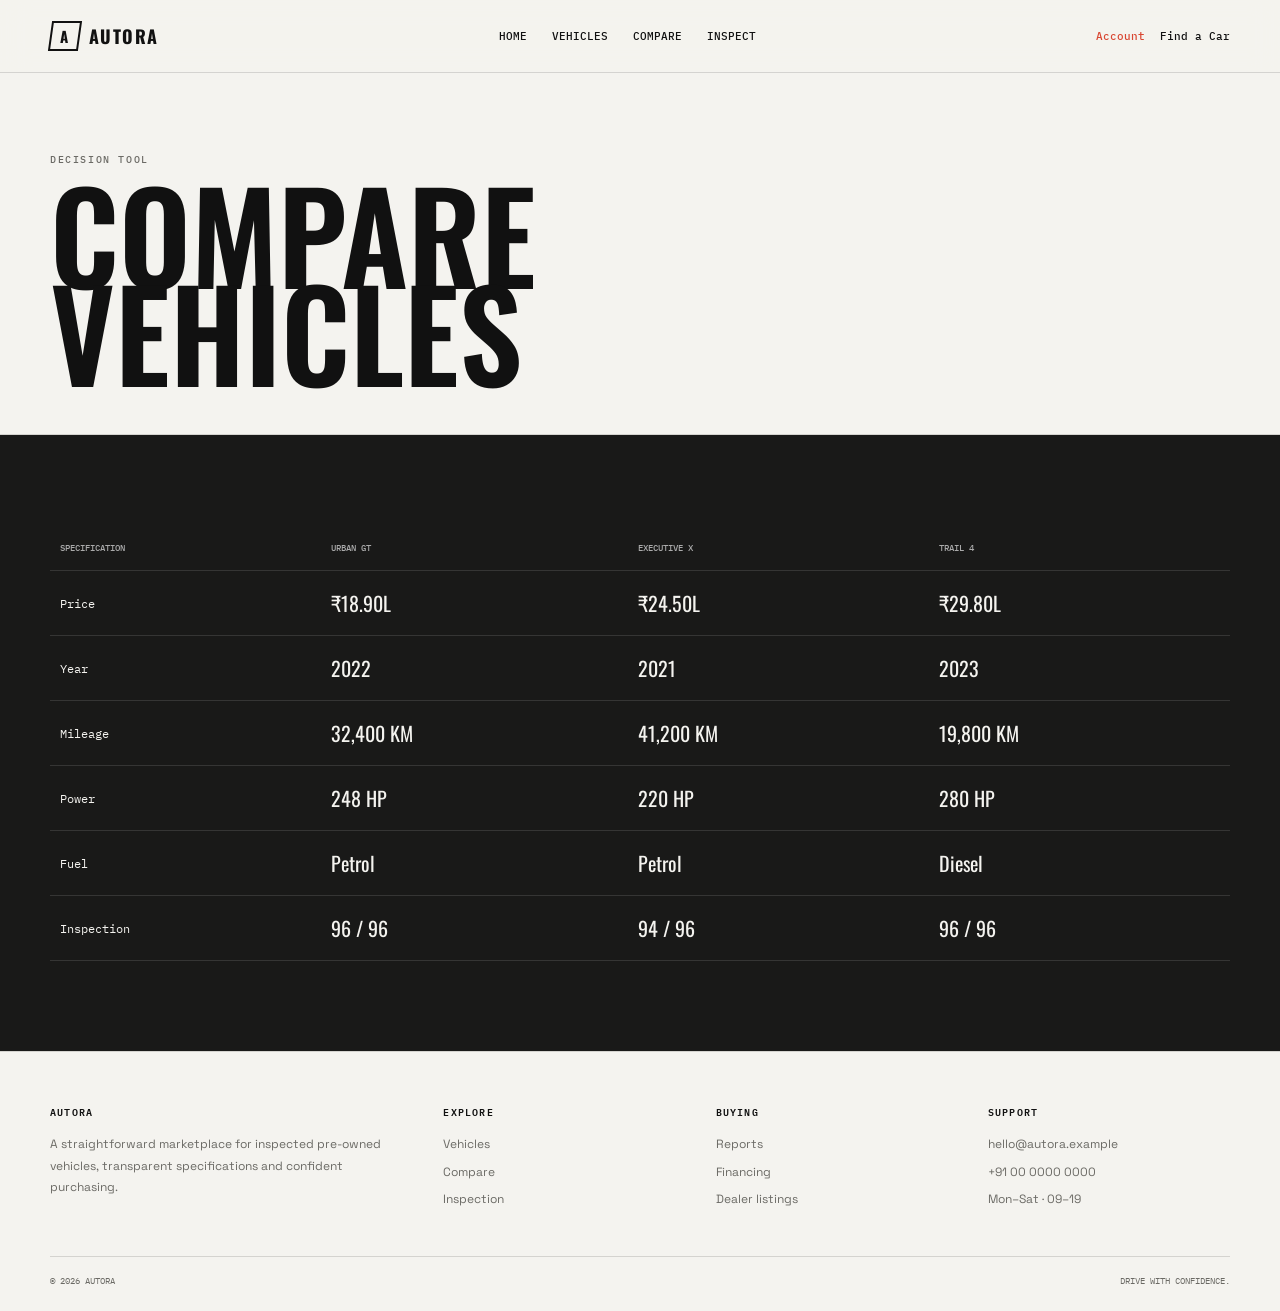
==== compare.html @ fddf258e "firstcreation" ====
<!doctype html><html lang="en"><head><meta charset="utf-8"><meta name="viewport" content="width=device-width,initial-scale=1"><title>Compare — AUTORA</title><link rel="stylesheet" href="assets/css/style.css"><link rel="stylesheet" href="assets/css/dark-mode.css"></head><body><header><div class="container nav"><a class="logo" href="index.html"><span class="mark"><span>A</span></span>AUTORA</a><nav class="menu"><a href="index.html">Home</a><a href="vehicles.html">Vehicles</a><a href="compare.html">Compare</a><a href="inspection.html">Inspect</a></nav><div class="actions"><a class="account" href="login.html">Account</a><a href="vehicles.html">Find a Car</a></div></div></header><main><section class="page-hero"><div class="container"><div class="eyebrow">Decision tool</div><h1>COMPARE<br>VEHICLES</h1></div></section><section class="section compare"><div class="container"><table><thead><tr><th>Specification</th><th>Urban GT</th><th>Executive X</th><th>Trail 4</th></tr></thead><tbody><tr><td>Price</td><td>₹18.90L</td><td>₹24.50L</td><td>₹29.80L</td></tr><tr><td>Year</td><td>2022</td><td>2021</td><td>2023</td></tr><tr><td>Mileage</td><td>32,400 KM</td><td>41,200 KM</td><td>19,800 KM</td></tr><tr><td>Power</td><td>248 HP</td><td>220 HP</td><td>280 HP</td></tr><tr><td>Fuel</td><td>Petrol</td><td>Petrol</td><td>Diesel</td></tr><tr><td>Inspection</td><td>96 / 96</td><td>94 / 96</td><td>96 / 96</td></tr></tbody></table></div></section></main><footer><div class="container footer-grid"><div><div class="footer-title">AUTORA</div><div class="footer-copy">A straightforward marketplace for inspected pre-owned vehicles, transparent specifications and confident purchasing.</div></div><div><div class="footer-title">Explore</div><div class="footer-links"><a href="vehicles.html">Vehicles</a><a href="compare.html">Compare</a><a href="inspection.html">Inspection</a></div></div><div><div class="footer-title">Buying</div><div class="footer-links"><a href="inspection.html">Reports</a><a href="vehicles.html">Financing</a><a href="vehicles.html">Dealer listings</a></div></div><div><div class="footer-title">Support</div><div class="footer-links"><a href="mailto:hello@autora.example">hello@autora.example</a><a href="tel:+910000000000">+91 00 0000 0000</a><span>Mon–Sat · 09–19</span></div></div></div><div class="container copyright"><span>© 2026 AUTORA</span><span>DRIVE WITH CONFIDENCE.</span></div></footer><script src="assets/js/main.js"></script></body></html>
---- assets/css/style.css ----
@import url('https://fonts.googleapis.com/css2?family=Oswald:wght@400;500;600;700&family=Space+Grotesk:wght@400;500;600;700&family=IBM+Plex+Mono:wght@400;500&display=swap');
:root{--bg:#f4f3ef;--ink:#111;--muted:#6b6a65;--red:#d94732;--panel:#e5e4df;--line:rgba(17,17,17,.14);--display:"Oswald",sans-serif;--body:"Space Grotesk",sans-serif;--mono:"IBM Plex Mono",monospace}
*{box-sizing:border-box}html{scroll-behavior:smooth}body{margin:0;background:var(--bg);color:var(--ink);font-family:var(--body)}a{color:inherit;text-decoration:none}.container{width:min(1180px,calc(100% - 40px));margin:auto}
header{position:sticky;top:0;z-index:30;background:rgba(244,243,239,.94);backdrop-filter:blur(14px);border-bottom:1px solid var(--line)}.nav{height:72px;display:flex;align-items:center;justify-content:space-between}.logo{display:flex;align-items:center;gap:9px;font:700 18px var(--display);letter-spacing:.08em}.mark{width:30px;height:30px;border:2px solid var(--ink);display:grid;place-items:center;transform:skew(-8deg)}.mark span{transform:skew(8deg);font-size:15px}.menu{display:flex;gap:25px;font:500 11px var(--mono);text-transform:uppercase}.menu a{position:relative}.menu a:after{content:"";position:absolute;left:0;bottom:-9px;width:0;height:2px;background:var(--red);transition:.3s}.menu a:hover:after{width:100%}.actions{display:flex;gap:15px;font:500 11px var(--mono)}.account{color:var(--red)}
.hero{min-height:calc(100vh - 72px);position:relative;display:grid;align-items:end;overflow:hidden;background:#20201e}.hero-copy{position:relative;z-index:2;color:#f4f3ef;padding:0 0 70px;max-width:620px}.eyebrow{font:500 10px var(--mono);letter-spacing:.16em;text-transform:uppercase;color:var(--muted)}.hero .eyebrow{color:#c8c6c0}.hero h1{font:700 clamp(76px,12vw,170px) var(--display);line-height:.78;text-transform:uppercase;margin:22px 0;letter-spacing:-.035em}.hero h1 span{color:var(--red)}.lead{max-width:520px;color:#c8c6c0;line-height:1.7;font-size:14px}.hero-car{position:absolute;inset:0;background:linear-gradient(135deg,#363632 0%,#181817 48%,#484743 100%)}.car-shape{position:absolute;right:8%;bottom:14%;width:min(720px,62vw);height:220px;border-radius:55% 45% 20% 20%;background:linear-gradient(160deg,#777773,#272725 62%,#111);box-shadow:0 35px 55px #0008;transform:skewX(-10deg);animation:driveIn 1.2s ease-out both}.car-shape:before{content:"";position:absolute;left:18%;top:-75px;width:48%;height:100px;background:linear-gradient(150deg,#555550,#181817);clip-path:polygon(18% 100%,35% 0,80% 10%,100% 100%)}.car-shape:after{content:"";position:absolute;left:10%;right:10%;bottom:-32px;height:65px;border-radius:50%;border:16px solid #0a0a0a;box-shadow:500px 0 0 -16px #0a0a0a}.scan{position:absolute;inset:0;background:linear-gradient(90deg,transparent 0%,rgba(217,71,50,.18) 50%,transparent 100%);transform:translateX(-100%);animation:scan 5s infinite}
@keyframes driveIn{from{transform:translateX(180px) skewX(-10deg);opacity:0}to{transform:translateX(0) skewX(-10deg);opacity:1}}@keyframes scan{55%,100%{transform:translateX(100%)}}@keyframes rise{from{opacity:0;transform:translateY(25px)}to{opacity:1;transform:none}}
.reveal{animation:rise .8s both}.d1{animation-delay:.12s}.d2{animation-delay:.24s}
.btn{display:inline-flex;align-items:center;justify-content:center;gap:12px;min-height:48px;padding:0 20px;border:1px solid var(--ink);font:600 10px var(--mono);text-transform:uppercase;letter-spacing:.08em;transition:.3s}.btn.primary{background:var(--red);border-color:var(--red);color:#fff}.btn:hover{transform:translateY(-2px)}
.hero .btn{border-color:#f4f3ef}.hero .btn:not(.primary){color:#f4f3ef}
.section{padding:90px 0}.section-head{display:flex;justify-content:space-between;align-items:end;margin-bottom:35px}.section-head h2{font:600 clamp(45px,6vw,75px) var(--display);line-height:.85;text-transform:uppercase;margin:0}.link{font:600 10px var(--mono);text-transform:uppercase;border-bottom:2px solid var(--red);padding-bottom:5px}
.stats{display:grid;grid-template-columns:repeat(4,1fr);border-top:1px solid var(--line);border-bottom:1px solid var(--line)}.stat{padding:28px 20px;border-right:1px solid var(--line)}.stat:last-child{border:0}.stat strong{display:block;font:600 45px var(--display)}.stat span{font:500 9px var(--mono);text-transform:uppercase;color:var(--muted)}
.vehicle-grid{display:grid;grid-template-columns:repeat(3,1fr);gap:16px}.vehicle{background:#fff;border:1px solid var(--line);overflow:hidden}.vehicle-image{height:300px;display:grid;place-items:center;background:linear-gradient(135deg,#c9c8c3,#64635e);position:relative;overflow:hidden}.vehicle:nth-child(2) .vehicle-image{background:linear-gradient(135deg,#d9d5cd,#8d8177)}.vehicle:nth-child(3) .vehicle-image{background:linear-gradient(135deg,#b7b7b3,#373735)}.mini-car{width:75%;height:80px;border-radius:50% 50% 18% 18%;background:linear-gradient(160deg,#8a8a86,#222);box-shadow:0 25px 25px #0005;transition:.6s}.vehicle:hover .mini-car{transform:translateX(10px) scale(1.04)}.vehicle-body{padding:18px}.vehicle h3{font:500 27px var(--display);margin:0 0 5px}.meta{display:flex;justify-content:space-between;font-size:11px;color:var(--muted)}.price{font:600 14px var(--mono);color:var(--ink)}
.compare{background:#191918;color:#f4f3ef}.compare .eyebrow{color:#aaa}.compare table{width:100%;border-collapse:collapse;font:12px var(--mono)}.compare th,.compare td{text-align:left;padding:17px 10px;border-bottom:1px solid #ffffff1f}.compare th{font-weight:500;color:#aaa;text-transform:uppercase;font-size:9px}.compare td:not(:first-child){font-family:var(--display);font-size:20px}
.page-hero{padding:80px 0 55px;border-bottom:1px solid var(--line)}.page-hero h1{font:600 clamp(65px,10vw,125px) var(--display);line-height:.78;text-transform:uppercase;margin:18px 0 0}.filters{display:flex;gap:9px;margin-top:28px;flex-wrap:wrap}.filter{padding:9px 13px;border:1px solid var(--line);background:none;font:500 9px var(--mono);text-transform:uppercase;cursor:pointer}.filter.active{background:var(--ink);color:#fff}
.detail{display:grid;grid-template-columns:1.15fr .85fr;gap:50px;padding:65px 0}.detail-image{height:610px;background:linear-gradient(135deg,#c8c8c3,#4d4d49);display:grid;place-items:center;overflow:hidden}.detail-image .mini-car{width:75%;height:145px}.info h1{font:600 80px var(--display);line-height:.8;text-transform:uppercase;margin:15px 0}.spec-grid{display:grid;grid-template-columns:1fr 1fr;border-top:1px solid var(--line);margin-top:30px}.spec{padding:16px 0;border-bottom:1px solid var(--line)}.spec span{display:block;color:var(--muted);font:500 9px var(--mono);text-transform:uppercase}.spec strong{font:500 22px var(--display)}.swatches{display:flex;gap:8px;margin:20px 0}.swatch{width:35px;height:35px;border-radius:50%;border:2px solid var(--bg);outline:1px solid var(--line);cursor:pointer}.s1{background:#30302d}.s2{background:#d94732}.s3{background:#e4e1d8}
.sticky-buy{position:fixed;bottom:0;left:0;right:0;z-index:25;background:#111;color:#fff;padding:13px 0;transform:translateY(110%);transition:.4s}.sticky-buy.show{transform:none}.sticky-inner{display:flex;align-items:center;justify-content:space-between}.sticky-buy strong{font:500 25px var(--display)}
.form-page{min-height:100vh;display:grid;place-items:center;padding:30px}.form-box{width:min(430px,100%)}.auth-logo{justify-content:center;margin-bottom:45px}.field{margin:17px 0}.field label{display:block;font:500 9px var(--mono);text-transform:uppercase;margin-bottom:8px}.field input{width:100%;padding:14px;border:1px solid var(--line);background:transparent;font:13px var(--body)}.form-box h1{text-align:center;font:600 70px var(--display);text-transform:uppercase;margin:0}.form-box p{text-align:center;color:var(--muted);font-size:12px;line-height:1.7}.auth-note{text-align:center;font-size:11px;color:var(--muted);margin-top:18px}.auth-note a{color:var(--red)}
footer{border-top:1px solid var(--line);padding:50px 0 25px}.footer-grid{display:grid;grid-template-columns:1.5fr 1fr 1fr 1fr;gap:30px}.footer-title{font:600 10px var(--mono);text-transform:uppercase;letter-spacing:.12em;margin-bottom:14px}.footer-copy,.footer-links{font-size:12px;line-height:1.8;color:var(--muted)}.footer-links{display:grid;gap:6px}.copyright{margin-top:45px;padding-top:18px;border-top:1px solid var(--line);display:flex;justify-content:space-between;font:9px var(--mono);color:var(--muted)}
@media(max-width:800px){.menu{display:none}.hero{min-height:760px}.car-shape{right:-15%;bottom:25%;width:100vw}.stats{grid-template-columns:1fr 1fr}.stat:nth-child(2){border-right:0}.vehicle-grid{grid-template-columns:1fr}.detail{grid-template-columns:1fr}.detail-image{height:430px}.info h1{font-size:60px}.footer-grid{grid-template-columns:1fr 1fr}.sticky-inner{gap:15px}.sticky-buy strong{font-size:20px}}
---- assets/css/dark-mode.css ----
body.dark{--bg:#111;--ink:#f4f3ef;--muted:#aaa8a1;--panel:#1c1c1a;--line:#ffffff22}
body.dark header{background:rgba(17,17,17,.94)}
body.dark .vehicle{background:#191918}
body.dark .filter{color:var(--ink)}
body.dark .filter.active{background:var(--ink);color:#111}
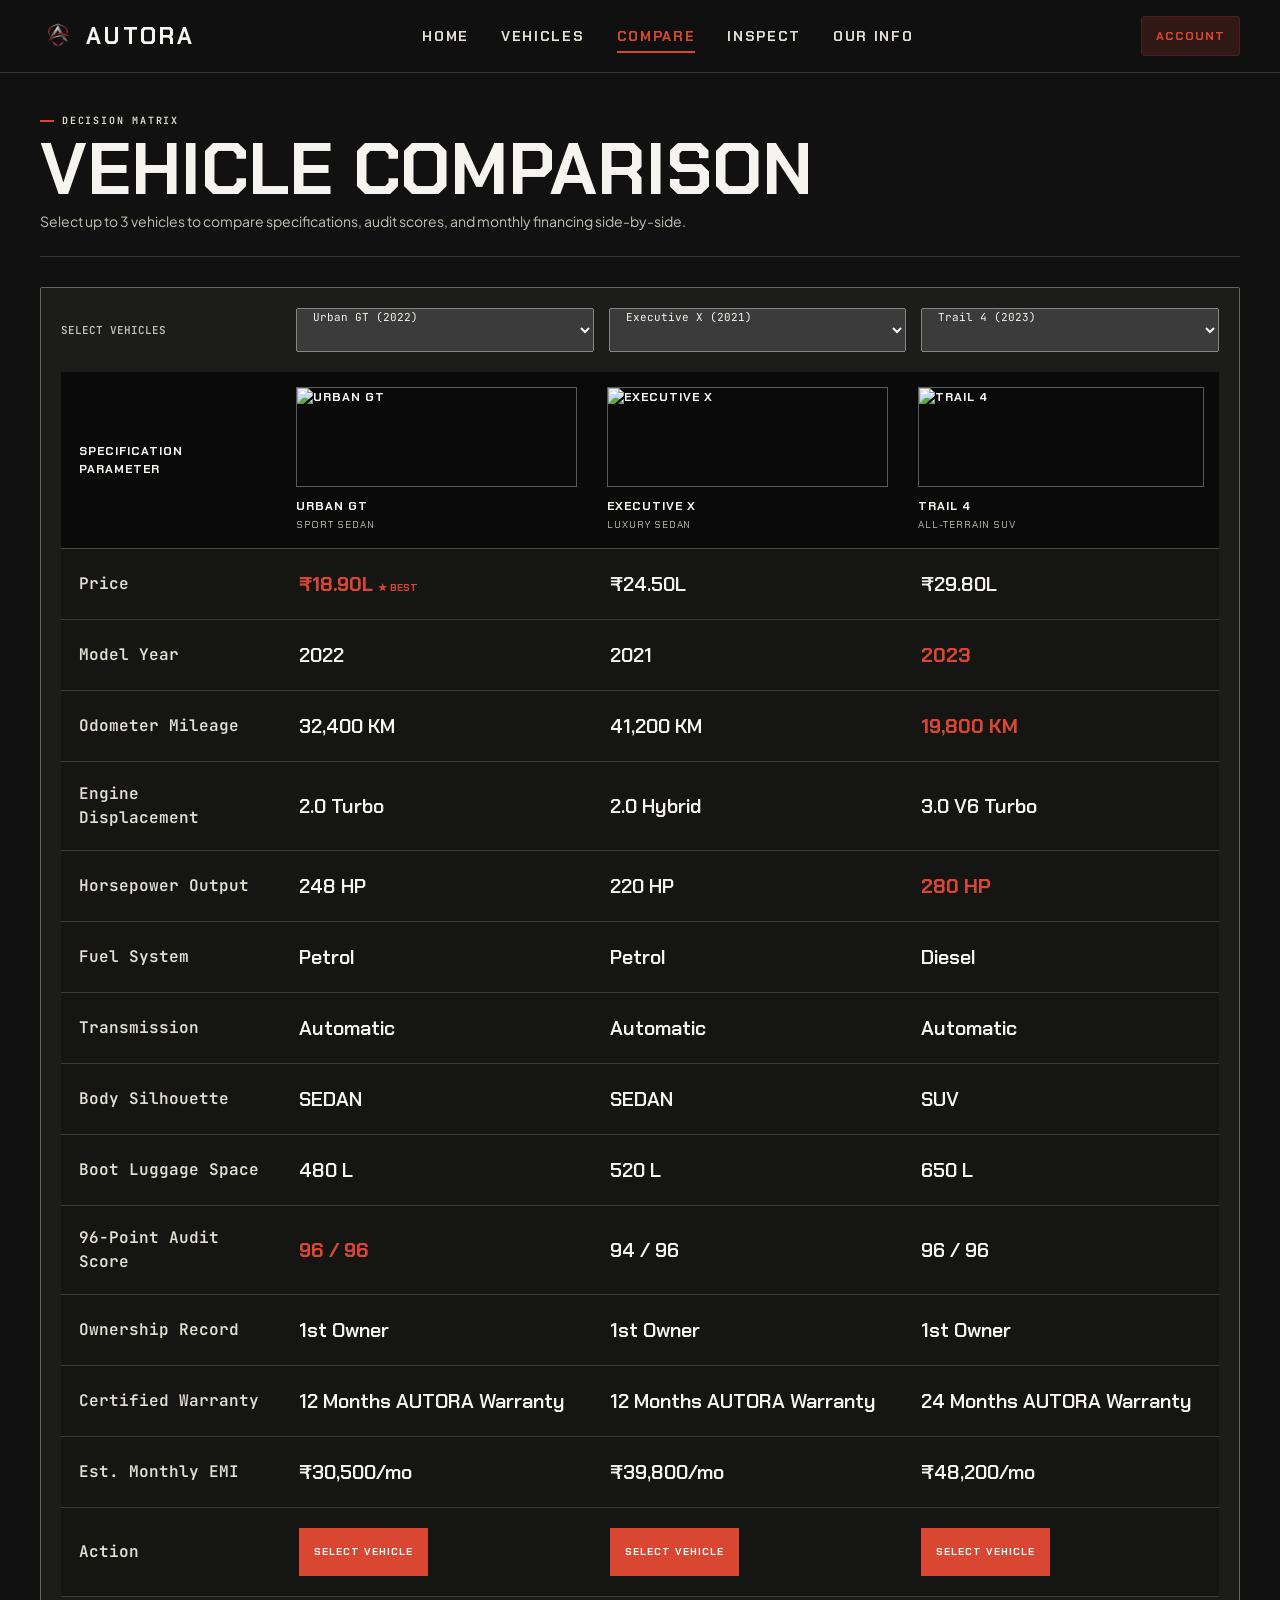
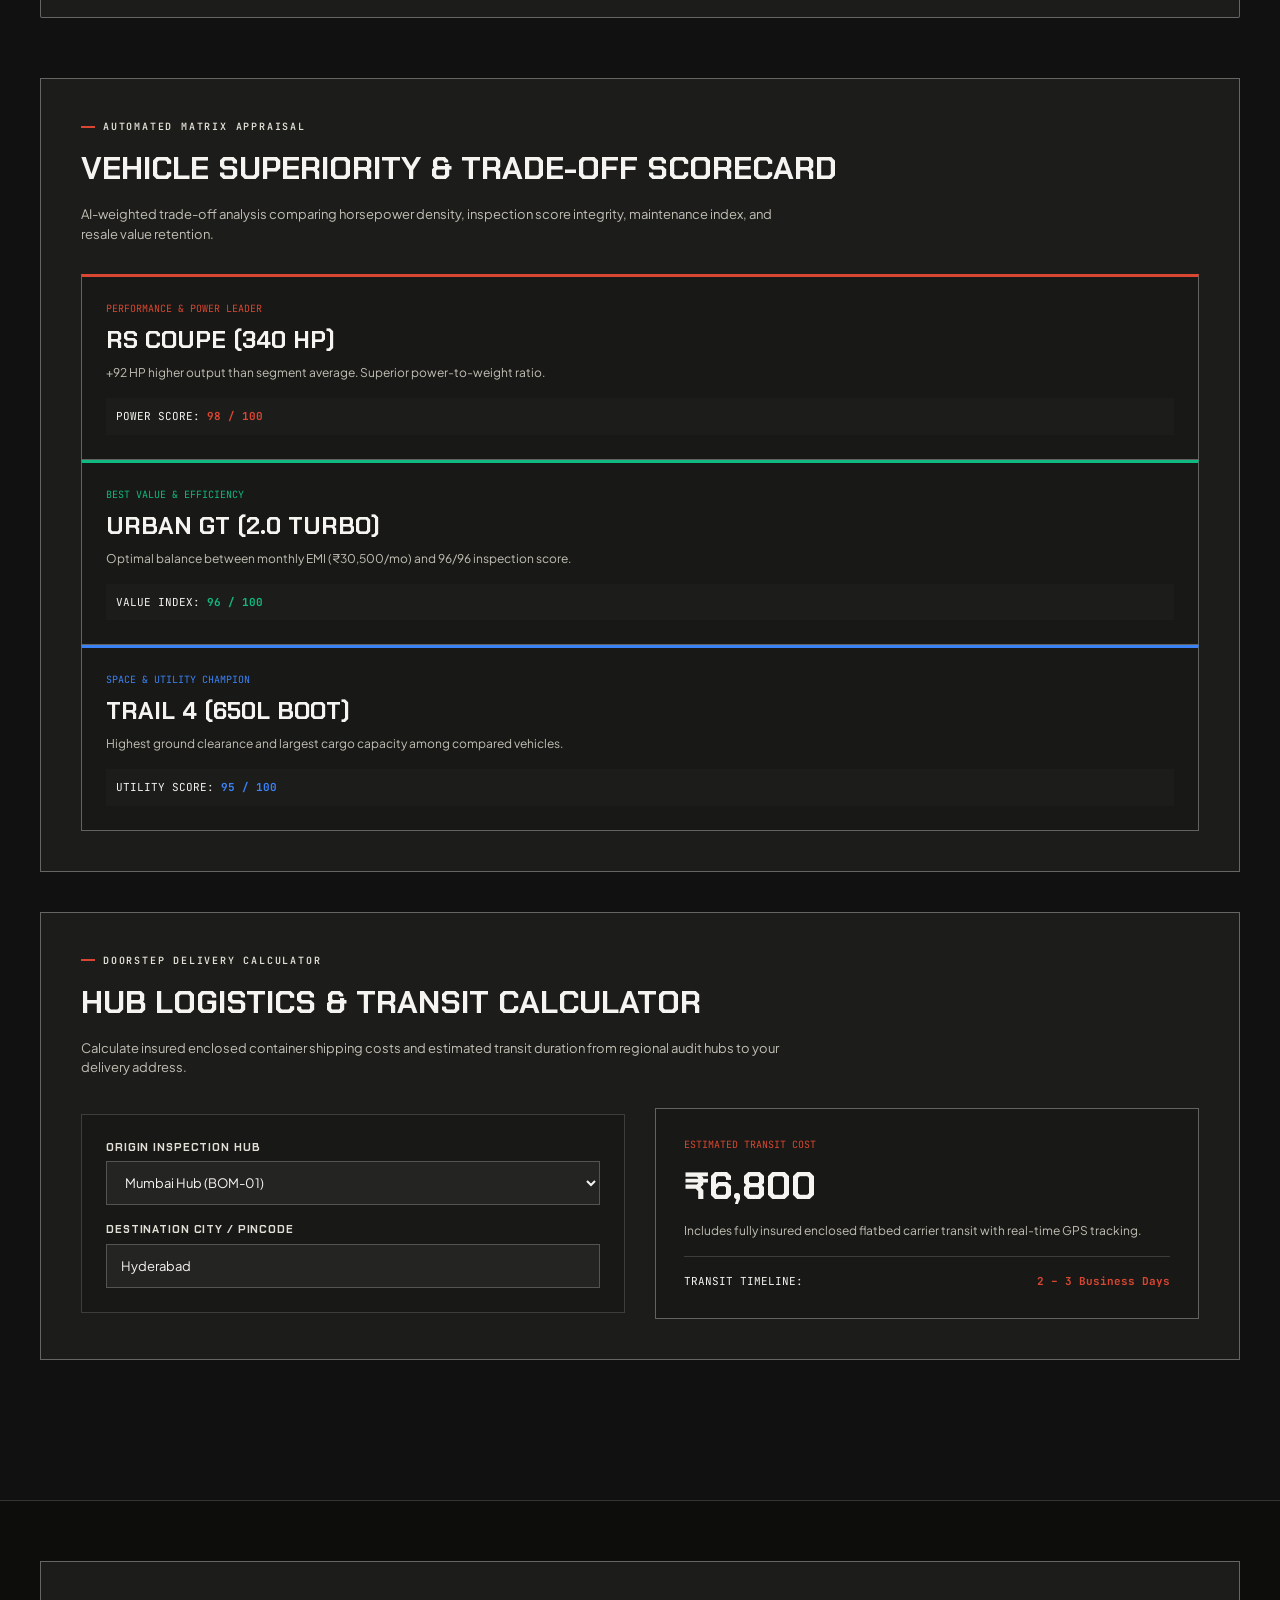
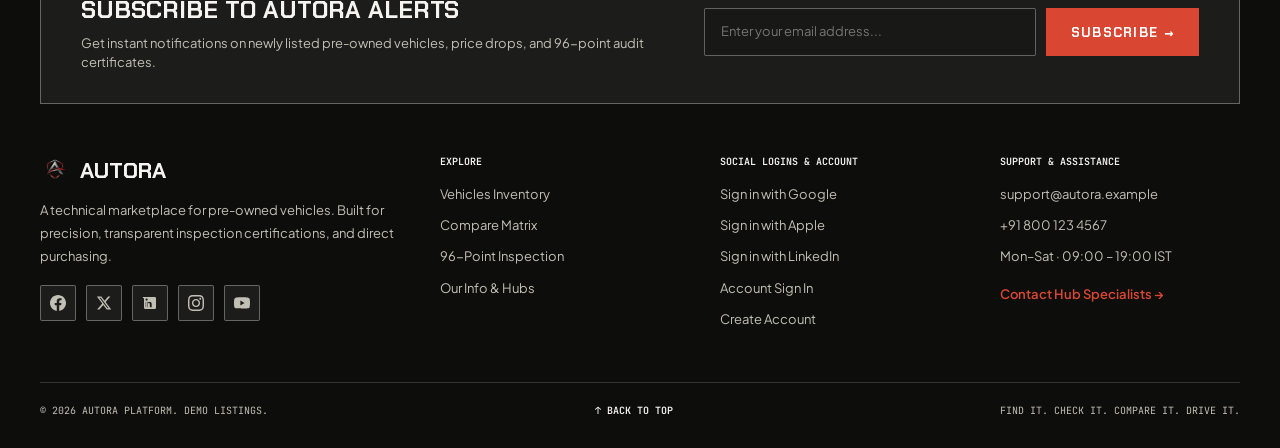
==== commit 6809e2a0: "firstcomplete" ====
--- a/compare.html
+++ b/compare.html
@@ -1 +1,397 @@
-<!doctype html><html lang="en"><head><meta charset="utf-8"><meta name="viewport" content="width=device-width,initial-scale=1"><title>Compare — AUTORA</title><link rel="stylesheet" href="assets/css/style.css"><link rel="stylesheet" href="assets/css/dark-mode.css"></head><body><header><div class="container nav"><a class="logo" href="index.html"><span class="mark"><span>A</span></span>AUTORA</a><nav class="menu"><a href="index.html">Home</a><a href="vehicles.html">Vehicles</a><a href="compare.html">Compare</a><a href="inspection.html">Inspect</a></nav><div class="actions"><a class="account" href="login.html">Account</a><a href="vehicles.html">Find a Car</a></div></div></header><main><section class="page-hero"><div class="container"><div class="eyebrow">Decision tool</div><h1>COMPARE<br>VEHICLES</h1></div></section><section class="section compare"><div class="container"><table><thead><tr><th>Specification</th><th>Urban GT</th><th>Executive X</th><th>Trail 4</th></tr></thead><tbody><tr><td>Price</td><td>₹18.90L</td><td>₹24.50L</td><td>₹29.80L</td></tr><tr><td>Year</td><td>2022</td><td>2021</td><td>2023</td></tr><tr><td>Mileage</td><td>32,400 KM</td><td>41,200 KM</td><td>19,800 KM</td></tr><tr><td>Power</td><td>248 HP</td><td>220 HP</td><td>280 HP</td></tr><tr><td>Fuel</td><td>Petrol</td><td>Petrol</td><td>Diesel</td></tr><tr><td>Inspection</td><td>96 / 96</td><td>94 / 96</td><td>96 / 96</td></tr></tbody></table></div></section></main><footer><div class="container footer-grid"><div><div class="footer-title">AUTORA</div><div class="footer-copy">A straightforward marketplace for inspected pre-owned vehicles, transparent specifications and confident purchasing.</div></div><div><div class="footer-title">Explore</div><div class="footer-links"><a href="vehicles.html">Vehicles</a><a href="compare.html">Compare</a><a href="inspection.html">Inspection</a></div></div><div><div class="footer-title">Buying</div><div class="footer-links"><a href="inspection.html">Reports</a><a href="vehicles.html">Financing</a><a href="vehicles.html">Dealer listings</a></div></div><div><div class="footer-title">Support</div><div class="footer-links"><a href="mailto:hello@autora.example">hello@autora.example</a><a href="tel:+910000000000">+91 00 0000 0000</a><span>Mon–Sat · 09–19</span></div></div></div><div class="container copyright"><span>© 2026 AUTORA</span><span>DRIVE WITH CONFIDENCE.</span></div></footer><script src="assets/js/main.js"></script></body></html>+<!DOCTYPE html>
+<html lang="en">
+<head>
+  <meta charset="utf-8">
+  <meta name="viewport" content="width=device-width, initial-scale=1">
+  <title>Compare Vehicles Matrix — AUTORA</title>
+  <meta name="description" content="Side-by-side technical comparison of pre-owned vehicles. Compare price, power, mileage, inspection score, warranty, and estimated monthly payments.">
+  <link rel="icon" type="image/png" href="assets/images/logo.png">
+  <link rel="stylesheet" href="assets/css/style.css">
+  <link rel="stylesheet" href="assets/css/dark-mode.css">
+  <link rel="stylesheet" href="assets/css/rtl.css">
+</head>
+<body>
+  <!-- Header -->
+  <header>
+    <div class="container nav">
+      <a class="logo" href="index.html">
+        <img src="assets/images/logo.png" alt="AUTORA Logo" class="logo-img">
+        AUTORA
+      </a>
+      <nav class="menu">
+        <a href="index.html">Home</a>
+        <a href="vehicles.html">Vehicles</a>
+        <a href="compare.html" class="active">Compare</a>
+        <a href="inspection.html">Inspect</a>
+        <a href="ourinfo.html">Our Info</a>
+      </nav>
+      <div class="nav-actions">
+        <a class="account-link" href="login.html">Account</a>
+      </div>
+      <button class="mobile-toggle" aria-label="Open Mobile Menu">☰</button>
+    </div>
+  </header>
+
+  <!-- Mobile Slide-in Drawer -->
+  <div class="mobile-menu-overlay">
+    <div class="mobile-menu-drawer">
+      <div>
+        <div class="mobile-drawer-header">
+          <a class="logo" href="index.html">
+            <img src="assets/images/logo.png" alt="AUTORA Logo" class="logo-img">
+            AUTORA
+          </a>
+          <button class="mobile-drawer-close" style="font-size:24px;color:var(--muted)">&times;</button>
+        </div>
+        <div class="mobile-menu-links">
+          <a href="index.html">Home <span>→</span></a>
+          <a href="vehicles.html">Vehicles <span>→</span></a>
+          <a href="compare.html" class="active">Compare <span>→</span></a>
+          <a href="inspection.html">Inspect <span>→</span></a>
+          <a href="ourinfo.html">Our Info <span>→</span></a>
+          <a href="login.html" class="drawer-account-btn">Account Sign In <span>→</span></a>
+        </div>
+      </div>
+    </div>
+  </div>
+
+  <main class="page-wrapper container" style="padding-top:40px;padding-bottom:80px">
+    <!-- Page Header -->
+    <div style="border-bottom:1px solid var(--line);padding-bottom:24px;margin-bottom:30px">
+      <div class="eyebrow">DECISION MATRIX</div>
+      <h1 style="font-family:var(--font-display);font-size: clamp(40px,6vw,72px);text-transform:uppercase;margin:10px 0;line-height:0.88">
+        VEHICLE COMPARISON
+      </h1>
+      <p style="color:var(--muted);font-size:14px;margin:0">Select up to 3 vehicles to compare specifications, audit scores, and monthly financing side-by-side.</p>
+    </div>
+
+    <!-- Comparison Table Container (Horizontal Scroll on Mobile & Tablet) -->
+    <div class="compare-container">
+      <div class="compare-selector-bar" id="selectorBar">
+        <div style="font-family:var(--font-mono);font-size:11px;font-weight:600;text-transform:uppercase;color:var(--muted)">
+          SELECT VEHICLES
+        </div>
+        <div>
+          <select id="slot0" class="form-group" style="height:44px;padding:0 12px;width:100%;font-family:var(--font-mono);font-size:11px"></select>
+        </div>
+        <div>
+          <select id="slot1" class="form-group" style="height:44px;padding:0 12px;width:100%;font-family:var(--font-mono);font-size:11px"></select>
+        </div>
+        <div>
+          <select id="slot2" class="form-group" style="height:44px;padding:0 12px;width:100%;font-family:var(--font-mono);font-size:11px"></select>
+        </div>
+      </div>
+
+      <table class="compare-table" id="compareMatrixTable">
+        <!-- Rendered dynamically via JS for winning metric highlighting -->
+      </table>
+    </div>
+
+    <!-- UNIQUE SECTION 1: Superiority & Trade-off Scorecard -->
+    <section style="margin-top:60px;background:var(--bg-card);border:1px solid var(--line-strong);padding:40px">
+      <div class="eyebrow">AUTOMATED MATRIX APPRAISAL</div>
+      <h2 style="font-family:var(--font-display);font-size:32px;text-transform:uppercase;margin:10px 0">VEHICLE SUPERIORITY & TRADE-OFF SCORECARD</h2>
+      <p style="font-size:13px;color:var(--muted);max-width:700px;margin-bottom:30px">
+        AI-weighted trade-off analysis comparing horsepower density, inspection score integrity, maintenance index, and resale value retention.
+      </p>
+
+      <div class="responsive-grid-3">
+        <!-- Metric Card 1 -->
+        <div style="background:#181816;border:1px solid var(--line-strong);border-top:3px solid var(--red);padding:24px">
+          <div style="font-family:var(--font-mono);font-size:10px;color:var(--red);text-transform:uppercase">PERFORMANCE & POWER LEADER</div>
+          <div style="font-family:var(--font-display);font-size:24px;font-weight:700;margin:6px 0">RS COUPE (340 HP)</div>
+          <div style="font-size:12px;color:var(--muted);margin-bottom:16px">+92 HP higher output than segment average. Superior power-to-weight ratio.</div>
+          <div style="background:var(--bg-card);padding:10px;font-family:var(--font-mono);font-size:11px;color:var(--ink)">
+            POWER SCORE: <span style="color:var(--red);font-weight:700">98 / 100</span>
+          </div>
+        </div>
+
+        <!-- Metric Card 2 -->
+        <div style="background:#181816;border:1px solid var(--line-strong);border-top:3px solid #10B981;padding:24px">
+          <div style="font-family:var(--font-mono);font-size:10px;color:#10B981;text-transform:uppercase">BEST VALUE & EFFICIENCY</div>
+          <div style="font-family:var(--font-display);font-size:24px;font-weight:700;margin:6px 0">URBAN GT (2.0 TURBO)</div>
+          <div style="font-size:12px;color:var(--muted);margin-bottom:16px">Optimal balance between monthly EMI (₹30,500/mo) and 96/96 inspection score.</div>
+          <div style="background:var(--bg-card);padding:10px;font-family:var(--font-mono);font-size:11px;color:var(--ink)">
+            VALUE INDEX: <span style="color:#10B981;font-weight:700">96 / 100</span>
+          </div>
+        </div>
+
+        <!-- Metric Card 3 -->
+        <div style="background:#181816;border:1px solid var(--line-strong);border-top:3px solid #3B82F6;padding:24px">
+          <div style="font-family:var(--font-mono);font-size:10px;color:#3B82F6;text-transform:uppercase">SPACE & UTILITY CHAMPION</div>
+          <div style="font-family:var(--font-display);font-size:24px;font-weight:700;margin:6px 0">TRAIL 4 (650L BOOT)</div>
+          <div style="font-size:12px;color:var(--muted);margin-bottom:16px">Highest ground clearance and largest cargo capacity among compared vehicles.</div>
+          <div style="background:var(--bg-card);padding:10px;font-family:var(--font-mono);font-size:11px;color:var(--ink)">
+            UTILITY SCORE: <span style="color:#3B82F6;font-weight:700">95 / 100</span>
+          </div>
+        </div>
+      </div>
+    </section>
+
+    <!-- UNIQUE SECTION 2: Doorstep Transit & Delivery Calculator -->
+    <section style="margin-top:40px;margin-bottom:60px;background:var(--bg-card);border:1px solid var(--line-strong);padding:40px">
+      <div class="eyebrow">DOORSTEP DELIVERY CALCULATOR</div>
+      <h2 style="font-family:var(--font-display);font-size:32px;text-transform:uppercase;margin:10px 0">HUB LOGISTICS & TRANSIT CALCULATOR</h2>
+      <p style="font-size:13px;color:var(--muted);max-width:700px;margin-bottom:30px">
+        Calculate insured enclosed container shipping costs and estimated transit duration from regional audit hubs to your delivery address.
+      </p>
+
+      <div class="responsive-2col" style="display:grid;grid-template-columns:1fr 1fr;gap:30px;align-items:center">
+        <div style="background:#181816;border:1px solid var(--line);padding:24px;display:flex;flex-direction:column;gap:16px">
+          <div class="form-group">
+            <label>Origin Inspection Hub</label>
+            <select id="transitHubSelect" onchange="calculateTransitFee()">
+              <option value="mumbai">Mumbai Hub (BOM-01)</option>
+              <option value="delhi">Delhi NCR Hub (DEL-02)</option>
+              <option value="blr">Bengaluru Hub (BLR-03)</option>
+              <option value="pune">Pune Hub (PNE-04)</option>
+            </select>
+          </div>
+          <div class="form-group">
+            <label>Destination City / Pincode</label>
+            <input type="text" id="transitDestInput" placeholder="e.g. Hyderabad, 500001" value="Hyderabad" oninput="calculateTransitFee()">
+          </div>
+        </div>
+
+        <div style="background:#181816;border:1px solid var(--line-strong);padding:28px">
+          <div style="font-family:var(--font-mono);font-size:10px;color:var(--red);text-transform:uppercase">ESTIMATED TRANSIT COST</div>
+          <div id="transitFeeDisplay" style="font-family:var(--font-display);font-size:38px;font-weight:700;color:var(--ink);margin:6px 0">₹6,800</div>
+          <div style="font-size:12px;color:var(--muted);line-height:1.6">
+            Includes fully insured enclosed flatbed carrier transit with real-time GPS tracking.
+          </div>
+          <div style="margin-top:16px;padding-top:16px;border-top:1px solid var(--line);display:flex;justify-content:space-between;font-family:var(--font-mono);font-size:11px">
+            <span>TRANSIT TIMELINE:</span>
+            <span id="transitTimeDisplay" style="color:var(--red);font-weight:700">2 – 3 Business Days</span>
+          </div>
+        </div>
+      </div>
+    </section>
+  </main>
+
+  <script>
+    function calculateTransitFee() {
+      const hub = document.querySelector('#transitHubSelect').value;
+      const dest = (document.querySelector('#transitDestInput').value || '').toLowerCase();
+
+      let fee = 6500;
+      let days = "2 – 3 Business Days";
+
+      if (dest.includes('mumbai') || dest.includes('pune')) {
+        fee = hub === 'mumbai' || hub === 'pune' ? 2500 : 7200;
+        days = hub === 'mumbai' || hub === 'pune' ? "24 Hours (Express)" : "2 – 3 Days";
+      } else if (dest.includes('delhi') || dest.includes('gurugram')) {
+        fee = hub === 'delhi' ? 2500 : 9500;
+        days = hub === 'delhi' ? "24 Hours (Express)" : "3 – 4 Days";
+      }
+
+      document.querySelector('#transitFeeDisplay').textContent = `₹${fee.toLocaleString()}`;
+      document.querySelector('#transitTimeDisplay').textContent = days;
+    }
+  </script>
+
+  <!-- Footer -->
+  <footer>
+    <div class="container">
+      <!-- Newsletter Subscription Box -->
+      <div class="footer-newsletter-box">
+        <div>
+          <div class="footer-newsletter-title">SUBSCRIBE TO AUTORA ALERTS</div>
+          <div class="footer-newsletter-desc">Get instant notifications on newly listed pre-owned vehicles, price drops, and 96-point audit certificates.</div>
+        </div>
+        <form class="footer-newsletter-form">
+          <input type="email" class="footer-newsletter-input" placeholder="Enter your email address..." required>
+          <button type="submit" class="btn primary">Subscribe →</button>
+        </form>
+      </div>
+
+      <div class="footer-grid">
+        <div>
+          <div class="footer-brand" style="display:flex;align-items:center;gap:10px;">
+            <img src="assets/images/logo.png" alt="AUTORA Logo" class="logo-img" style="height:30px;">
+            AUTORA
+          </div>
+          <div class="footer-copy">A technical marketplace for pre-owned vehicles. Built for precision, transparent inspection certifications, and direct purchasing.</div>
+          <div class="footer-social-icons">
+            <a href="#" class="footer-social-icon" aria-label="Facebook">
+              <svg viewBox="0 0 24 24"><path d="M24 12.073c0-6.627-5.373-12-12-12s-12 5.373-12 12c0 5.99 4.388 10.954 10.125 11.854v-8.385H7.078v-3.47h3.047V9.43c0-3.007 1.792-4.669 4.533-4.669 1.312 0 2.686.235 2.686.235v2.953H15.83c-1.491 0-1.956.925-1.956 1.874v2.25h3.328l-.532 3.47h-2.796v8.385C19.612 23.027 24 18.062 24 12.073z"/></svg>
+            </a>
+            <a href="#" class="footer-social-icon" aria-label="Twitter">
+              <svg viewBox="0 0 24 24"><path d="M18.244 2.25h3.308l-7.227 8.26 8.502 11.24H16.17l-5.214-6.817L4.99 21.75H1.68l7.73-8.835L1.254 2.25H8.08l4.713 6.231zm-1.161 17.52h1.833L7.084 4.126H5.117z"/></svg>
+            </a>
+            <a href="#" class="footer-social-icon" aria-label="LinkedIn">
+              <svg viewBox="0 0 24 24"><path d="M19 3a2 2 0 0 1 2 2v14a2 2 0 0 1-2 2H5a2 2 0 0 1-2-2V5a2 2 0 0 1-2-2h14m-.5 15.5v-5.3a3.26 3.26 0 0 0-3.26-3.26c-.85 0-1.84.52-2.28 1.3v-1.11h-2.79v8.37h2.79v-4.93c0-.77.62-1.4 1.39-1.4a1.4 1.4 0 0 1 1.4 1.4v4.93h2.75M6.88 8.56a1.68 1.68 0 0 0 1.68-1.68c0-.93-.75-1.69-1.68-1.69a1.69 1.69 0 0 0-1.69 1.69c0 .93.76 1.68 1.69 1.68m1.39 9.94v-8.37H5.5v8.37h2.77z"/></svg>
+            </a>
+            <a href="#" class="footer-social-icon" aria-label="Instagram">
+              <svg viewBox="0 0 24 24"><path d="M12 2.163c3.204 0 3.584.012 4.85.07 3.252.148 4.771 1.691 4.919 4.919.058 1.265.069 1.645.069 4.849 0 3.205-.012 3.584-.069 4.849-.149 3.225-1.664 4.771-4.919 4.919-1.266.058-1.644.07-4.85.07-3.204 0-3.584-.012-4.849-.07-3.26-.149-4.771-1.699-4.919-4.92-.058-1.265-.07-1.644-.07-4.849 0-3.204.013-3.583.07-4.849.149-3.227 1.664-4.771 4.919-4.919 1.266-.057 1.645-.069 4.849-.069zm0-2.163c-3.259 0-3.667.014-4.947.072-4.358.2-6.78 2.618-6.98 6.98-.059 1.281-.073 1.689-.073 4.948 0 3.259.014 3.668.072 4.948.2 4.358 2.618 6.78 6.98 6.98 1.281.058 1.689.072 4.948.072 3.259 0 3.668-.014 4.948-.072 4.354-.2 6.782-2.618 6.979-6.98.059-1.28.073-1.689.073-4.948 0-3.259-.014-3.667-.072-4.947-.196-4.354-2.617-6.78-6.979-6.98-1.281-.059-1.69-.073-4.949-.073zm0 5.838c-3.403 0-6.162 2.759-6.162 6.162s2.759 6.163 6.162 6.163 6.162-2.759 6.162-6.163c0-3.403-2.759-6.162-6.162-6.162zm0 10.162c-2.209 0-4-1.79-4-4 0-2.209 1.791-4 4-4s4 1.791 4 4c0 2.21-1.791 4-4 4zm6.406-11.845c-.796 0-1.441.645-1.441 1.44s.645 1.44 1.441 1.44c.795 0 1.439-.645 1.439-1.44s-.644-1.44-1.439-1.44z"/></svg>
+            </a>
+            <a href="#" class="footer-social-icon" aria-label="YouTube">
+              <svg viewBox="0 0 24 24"><path d="M23.498 6.186a3.016 3.016 0 0 0-2.122-2.136C19.505 3.545 12 3.545 12 3.545s-7.505 0-9.377.505A3.017 3.017 0 0 0 .502 6.186C0 8.07 0 12 0 12s0 3.93.502 5.814a3.016 3.016 0 0 0 2.122 2.136c1.871.505 9.376.505 9.376.505s7.505 0 9.377-.505a3.015 3.015 0 0 0 2.122-2.136C24 15.93 24 12 24 12s0-3.93-.502-5.814zM9.545 15.568V8.432L15.818 12l-6.273 3.568z"/></svg>
+            </a>
+          </div>
+        </div>
+        <div>
+          <div style="font-family:var(--font-mono);font-size:10px;font-weight:600;text-transform:uppercase;margin-bottom:14px">Explore</div>
+          <div class="footer-links">
+            <a href="vehicles.html">Vehicles Inventory</a>
+            <a href="compare.html">Compare Matrix</a>
+            <a href="inspection.html">96-Point Inspection</a>
+            <a href="ourinfo.html">Our Info & Hubs</a>
+          </div>
+        </div>
+        <div>
+          <div style="font-family:var(--font-mono);font-size:10px;font-weight:600;text-transform:uppercase;margin-bottom:14px">Social Logins & Account</div>
+          <div class="footer-links">
+            <a href="login.html" onclick="handleSocialAuth('Google'); return false;">Sign in with Google</a>
+            <a href="login.html" onclick="handleSocialAuth('Apple'); return false;">Sign in with Apple</a>
+            <a href="login.html" onclick="handleSocialAuth('LinkedIn'); return false;">Sign in with LinkedIn</a>
+            <a href="login.html">Account Sign In</a>
+            <a href="signup.html">Create Account</a>
+          </div>
+        </div>
+        <div>
+          <div style="font-family:var(--font-mono);font-size:10px;font-weight:600;text-transform:uppercase;margin-bottom:14px">Support & Assistance</div>
+          <div class="footer-links">
+            <a href="mailto:support@autora.example">support@autora.example</a>
+            <a href="tel:+918001234567">+91 800 123 4567</a>
+            <span>Mon–Sat · 09:00 – 19:00 IST</span>
+            <a href="ourinfo.html" style="color:var(--red);margin-top:6px;font-weight:600">Contact Hub Specialists →</a>
+          </div>
+        </div>
+      </div>
+
+      <div class="copyright-bar">
+        <span>© 2026 AUTORA PLATFORM. DEMO LISTINGS.</span>
+        <a href="#" class="scroll-to-top" style="color:var(--ink);text-decoration:none;font-weight:600">↑ BACK TO TOP</a>
+        <span>FIND IT. CHECK IT. COMPARE IT. DRIVE IT.</span>
+      </div>
+    </div>
+  </footer>
+
+  <script src="assets/js/main.js"></script>
+  <script>
+    document.addEventListener("DOMContentLoaded", () => {
+      let selectedIds = ["urban-gt", "executive-x", "trail-4"];
+
+      function populateSelects() {
+        [0, 1, 2].forEach(slotIdx => {
+          const select = document.querySelector("#slot" + slotIdx);
+          if (!select) return;
+          select.innerHTML = AUTORA_VEHICLES.map(v => 
+            `<option value="${v.id}" ${v.id === selectedIds[slotIdx] ? "selected" : ""}>${v.name} (${v.year})</option>`
+          ).join("");
+
+          select.onchange = (e) => {
+            selectedIds[slotIdx] = e.target.value;
+            renderMatrix();
+          };
+        });
+      }
+
+      function renderMatrix() {
+        const vehicles = selectedIds.map(id => AUTORA_VEHICLES.find(v => v.id === id) || AUTORA_VEHICLES[0]);
+        const table = document.querySelector("#compareMatrixTable");
+
+        // Helper to find winning index
+        function getBestIndex(key, mode = "lowest") {
+          let bestIdx = 0;
+          let bestVal = mode === "lowest" ? Infinity : -Infinity;
+          vehicles.forEach((v, idx) => {
+            let num = v[key];
+            if (key === "power") num = parseInt(v.power) || 0;
+            if (mode === "lowest" && num < bestVal) { bestVal = num; bestIdx = idx; }
+            if (mode === "highest" && num > bestVal) { bestVal = num; bestIdx = idx; }
+          });
+          return bestIdx;
+        }
+
+        const lowestPriceIdx = getBestIndex("price", "lowest");
+        const newestYearIdx = getBestIndex("year", "highest");
+        const lowestMileageIdx = getBestIndex("mileage", "lowest");
+        const highestPowerIdx = getBestIndex("power", "highest");
+        const highestScoreIdx = getBestIndex("inspectionScore", "highest");
+
+        table.innerHTML = `
+          <thead>
+            <tr>
+              <th>Specification Parameter</th>
+              ${vehicles.map(v => `
+                <th style="padding:15px">
+                  <div style="height:100px;overflow:hidden;border:1px solid var(--line-strong);margin-bottom:10px">
+                    <img src="${v.image}" alt="${v.name}" style="width:100%;height:100%;object-fit:cover;display:block;" onerror="this.onerror=null;this.src='https://images.unsplash.com/photo-1503376780353-7e6692767b70?auto=format&fit=crop&w=1200&q=80'">
+                  </div>
+                  ${v.name}<br><span style="font-size:10px;color:var(--muted);font-weight:normal">${v.typeLabel}</span>
+                </th>
+              `).join("")}
+            </tr>
+          </thead>
+          <tbody>
+            <tr>
+              <td>Price</td>
+              ${vehicles.map((v, i) => `<td class="${i === lowestPriceIdx ? "highlight-metric" : ""}">${v.priceDisplay} ${i === lowestPriceIdx ? "<span style='font-size:10px'>★ BEST</span>" : ""}</td>`).join("")}
+            </tr>
+            <tr>
+              <td>Model Year</td>
+              ${vehicles.map((v, i) => `<td class="${i === newestYearIdx ? "highlight-metric" : ""}">${v.year}</td>`).join("")}
+            </tr>
+            <tr>
+              <td>Odometer Mileage</td>
+              ${vehicles.map((v, i) => `<td class="${i === lowestMileageIdx ? "highlight-metric" : ""}">${v.mileage.toLocaleString()} KM</td>`).join("")}
+            </tr>
+            <tr>
+              <td>Engine Displacement</td>
+              ${vehicles.map(v => `<td>${v.engine}</td>`).join("")}
+            </tr>
+            <tr>
+              <td>Horsepower Output</td>
+              ${vehicles.map((v, i) => `<td class="${i === highestPowerIdx ? "highlight-metric" : ""}">${v.power}</td>`).join("")}
+            </tr>
+            <tr>
+              <td>Fuel System</td>
+              ${vehicles.map(v => `<td>${v.fuel}</td>`).join("")}
+            </tr>
+            <tr>
+              <td>Transmission</td>
+              ${vehicles.map(v => `<td>${v.transmission}</td>`).join("")}
+            </tr>
+            <tr>
+              <td>Body Silhouette</td>
+              ${vehicles.map(v => `<td style="text-transform:uppercase">${v.bodyType}</td>`).join("")}
+            </tr>
+            <tr>
+              <td>Boot Luggage Space</td>
+              ${vehicles.map(v => `<td>${v.bootSpace}</td>`).join("")}
+            </tr>
+            <tr>
+              <td>96-Point Audit Score</td>
+              ${vehicles.map((v, i) => `<td class="${i === highestScoreIdx ? "highlight-metric" : ""}">${v.inspectionScore} / ${v.inspectionMax}</td>`).join("")}
+            </tr>
+            <tr>
+              <td>Ownership Record</td>
+              ${vehicles.map(v => `<td>${v.ownership}</td>`).join("")}
+            </tr>
+            <tr>
+              <td>Certified Warranty</td>
+              ${vehicles.map(v => `<td>${v.warranty}</td>`).join("")}
+            </tr>
+            <tr>
+              <td>Est. Monthly EMI</td>
+              ${vehicles.map(v => `<td>${v.monthlyEmi}</td>`).join("")}
+            </tr>
+            <tr>
+              <td>Action</td>
+              ${vehicles.map(v => `
+                <td>
+                  <button class="btn primary" style="min-height:36px;padding:0 14px;font-size:10px" onclick="openPurchaseModal('${v.id}')">Select Vehicle</button>
+                </td>
+              `).join("")}
+            </tr>
+          </tbody>
+        `;
+      }
+
+      populateSelects();
+      renderMatrix();
+    });
+  </script>
+</body>
+</html>
--- a/assets/css/style.css
+++ b/assets/css/style.css
@@ -1,20 +1,1969 @@
-
-@import url('https://fonts.googleapis.com/css2?family=Oswald:wght@400;500;600;700&family=Space+Grotesk:wght@400;500;600;700&family=IBM+Plex+Mono:wght@400;500&display=swap');
-:root{--bg:#f4f3ef;--ink:#111;--muted:#6b6a65;--red:#d94732;--panel:#e5e4df;--line:rgba(17,17,17,.14);--display:"Oswald",sans-serif;--body:"Space Grotesk",sans-serif;--mono:"IBM Plex Mono",monospace}
-*{box-sizing:border-box}html{scroll-behavior:smooth}body{margin:0;background:var(--bg);color:var(--ink);font-family:var(--body)}a{color:inherit;text-decoration:none}.container{width:min(1180px,calc(100% - 40px));margin:auto}
-header{position:sticky;top:0;z-index:30;background:rgba(244,243,239,.94);backdrop-filter:blur(14px);border-bottom:1px solid var(--line)}.nav{height:72px;display:flex;align-items:center;justify-content:space-between}.logo{display:flex;align-items:center;gap:9px;font:700 18px var(--display);letter-spacing:.08em}.mark{width:30px;height:30px;border:2px solid var(--ink);display:grid;place-items:center;transform:skew(-8deg)}.mark span{transform:skew(8deg);font-size:15px}.menu{display:flex;gap:25px;font:500 11px var(--mono);text-transform:uppercase}.menu a{position:relative}.menu a:after{content:"";position:absolute;left:0;bottom:-9px;width:0;height:2px;background:var(--red);transition:.3s}.menu a:hover:after{width:100%}.actions{display:flex;gap:15px;font:500 11px var(--mono)}.account{color:var(--red)}
-.hero{min-height:calc(100vh - 72px);position:relative;display:grid;align-items:end;overflow:hidden;background:#20201e}.hero-copy{position:relative;z-index:2;color:#f4f3ef;padding:0 0 70px;max-width:620px}.eyebrow{font:500 10px var(--mono);letter-spacing:.16em;text-transform:uppercase;color:var(--muted)}.hero .eyebrow{color:#c8c6c0}.hero h1{font:700 clamp(76px,12vw,170px) var(--display);line-height:.78;text-transform:uppercase;margin:22px 0;letter-spacing:-.035em}.hero h1 span{color:var(--red)}.lead{max-width:520px;color:#c8c6c0;line-height:1.7;font-size:14px}.hero-car{position:absolute;inset:0;background:linear-gradient(135deg,#363632 0%,#181817 48%,#484743 100%)}.car-shape{position:absolute;right:8%;bottom:14%;width:min(720px,62vw);height:220px;border-radius:55% 45% 20% 20%;background:linear-gradient(160deg,#777773,#272725 62%,#111);box-shadow:0 35px 55px #0008;transform:skewX(-10deg);animation:driveIn 1.2s ease-out both}.car-shape:before{content:"";position:absolute;left:18%;top:-75px;width:48%;height:100px;background:linear-gradient(150deg,#555550,#181817);clip-path:polygon(18% 100%,35% 0,80% 10%,100% 100%)}.car-shape:after{content:"";position:absolute;left:10%;right:10%;bottom:-32px;height:65px;border-radius:50%;border:16px solid #0a0a0a;box-shadow:500px 0 0 -16px #0a0a0a}.scan{position:absolute;inset:0;background:linear-gradient(90deg,transparent 0%,rgba(217,71,50,.18) 50%,transparent 100%);transform:translateX(-100%);animation:scan 5s infinite}
-@keyframes driveIn{from{transform:translateX(180px) skewX(-10deg);opacity:0}to{transform:translateX(0) skewX(-10deg);opacity:1}}@keyframes scan{55%,100%{transform:translateX(100%)}}@keyframes rise{from{opacity:0;transform:translateY(25px)}to{opacity:1;transform:none}}
-.reveal{animation:rise .8s both}.d1{animation-delay:.12s}.d2{animation-delay:.24s}
-.btn{display:inline-flex;align-items:center;justify-content:center;gap:12px;min-height:48px;padding:0 20px;border:1px solid var(--ink);font:600 10px var(--mono);text-transform:uppercase;letter-spacing:.08em;transition:.3s}.btn.primary{background:var(--red);border-color:var(--red);color:#fff}.btn:hover{transform:translateY(-2px)}
-.hero .btn{border-color:#f4f3ef}.hero .btn:not(.primary){color:#f4f3ef}
-.section{padding:90px 0}.section-head{display:flex;justify-content:space-between;align-items:end;margin-bottom:35px}.section-head h2{font:600 clamp(45px,6vw,75px) var(--display);line-height:.85;text-transform:uppercase;margin:0}.link{font:600 10px var(--mono);text-transform:uppercase;border-bottom:2px solid var(--red);padding-bottom:5px}
-.stats{display:grid;grid-template-columns:repeat(4,1fr);border-top:1px solid var(--line);border-bottom:1px solid var(--line)}.stat{padding:28px 20px;border-right:1px solid var(--line)}.stat:last-child{border:0}.stat strong{display:block;font:600 45px var(--display)}.stat span{font:500 9px var(--mono);text-transform:uppercase;color:var(--muted)}
-.vehicle-grid{display:grid;grid-template-columns:repeat(3,1fr);gap:16px}.vehicle{background:#fff;border:1px solid var(--line);overflow:hidden}.vehicle-image{height:300px;display:grid;place-items:center;background:linear-gradient(135deg,#c9c8c3,#64635e);position:relative;overflow:hidden}.vehicle:nth-child(2) .vehicle-image{background:linear-gradient(135deg,#d9d5cd,#8d8177)}.vehicle:nth-child(3) .vehicle-image{background:linear-gradient(135deg,#b7b7b3,#373735)}.mini-car{width:75%;height:80px;border-radius:50% 50% 18% 18%;background:linear-gradient(160deg,#8a8a86,#222);box-shadow:0 25px 25px #0005;transition:.6s}.vehicle:hover .mini-car{transform:translateX(10px) scale(1.04)}.vehicle-body{padding:18px}.vehicle h3{font:500 27px var(--display);margin:0 0 5px}.meta{display:flex;justify-content:space-between;font-size:11px;color:var(--muted)}.price{font:600 14px var(--mono);color:var(--ink)}
-.compare{background:#191918;color:#f4f3ef}.compare .eyebrow{color:#aaa}.compare table{width:100%;border-collapse:collapse;font:12px var(--mono)}.compare th,.compare td{text-align:left;padding:17px 10px;border-bottom:1px solid #ffffff1f}.compare th{font-weight:500;color:#aaa;text-transform:uppercase;font-size:9px}.compare td:not(:first-child){font-family:var(--display);font-size:20px}
-.page-hero{padding:80px 0 55px;border-bottom:1px solid var(--line)}.page-hero h1{font:600 clamp(65px,10vw,125px) var(--display);line-height:.78;text-transform:uppercase;margin:18px 0 0}.filters{display:flex;gap:9px;margin-top:28px;flex-wrap:wrap}.filter{padding:9px 13px;border:1px solid var(--line);background:none;font:500 9px var(--mono);text-transform:uppercase;cursor:pointer}.filter.active{background:var(--ink);color:#fff}
-.detail{display:grid;grid-template-columns:1.15fr .85fr;gap:50px;padding:65px 0}.detail-image{height:610px;background:linear-gradient(135deg,#c8c8c3,#4d4d49);display:grid;place-items:center;overflow:hidden}.detail-image .mini-car{width:75%;height:145px}.info h1{font:600 80px var(--display);line-height:.8;text-transform:uppercase;margin:15px 0}.spec-grid{display:grid;grid-template-columns:1fr 1fr;border-top:1px solid var(--line);margin-top:30px}.spec{padding:16px 0;border-bottom:1px solid var(--line)}.spec span{display:block;color:var(--muted);font:500 9px var(--mono);text-transform:uppercase}.spec strong{font:500 22px var(--display)}.swatches{display:flex;gap:8px;margin:20px 0}.swatch{width:35px;height:35px;border-radius:50%;border:2px solid var(--bg);outline:1px solid var(--line);cursor:pointer}.s1{background:#30302d}.s2{background:#d94732}.s3{background:#e4e1d8}
-.sticky-buy{position:fixed;bottom:0;left:0;right:0;z-index:25;background:#111;color:#fff;padding:13px 0;transform:translateY(110%);transition:.4s}.sticky-buy.show{transform:none}.sticky-inner{display:flex;align-items:center;justify-content:space-between}.sticky-buy strong{font:500 25px var(--display)}
-.form-page{min-height:100vh;display:grid;place-items:center;padding:30px}.form-box{width:min(430px,100%)}.auth-logo{justify-content:center;margin-bottom:45px}.field{margin:17px 0}.field label{display:block;font:500 9px var(--mono);text-transform:uppercase;margin-bottom:8px}.field input{width:100%;padding:14px;border:1px solid var(--line);background:transparent;font:13px var(--body)}.form-box h1{text-align:center;font:600 70px var(--display);text-transform:uppercase;margin:0}.form-box p{text-align:center;color:var(--muted);font-size:12px;line-height:1.7}.auth-note{text-align:center;font-size:11px;color:var(--muted);margin-top:18px}.auth-note a{color:var(--red)}
-footer{border-top:1px solid var(--line);padding:50px 0 25px}.footer-grid{display:grid;grid-template-columns:1.5fr 1fr 1fr 1fr;gap:30px}.footer-title{font:600 10px var(--mono);text-transform:uppercase;letter-spacing:.12em;margin-bottom:14px}.footer-copy,.footer-links{font-size:12px;line-height:1.8;color:var(--muted)}.footer-links{display:grid;gap:6px}.copyright{margin-top:45px;padding-top:18px;border-top:1px solid var(--line);display:flex;justify-content:space-between;font:9px var(--mono);color:var(--muted)}
-@media(max-width:800px){.menu{display:none}.hero{min-height:760px}.car-shape{right:-15%;bottom:25%;width:100vw}.stats{grid-template-columns:1fr 1fr}.stat:nth-child(2){border-right:0}.vehicle-grid{grid-template-columns:1fr}.detail{grid-template-columns:1fr}.detail-image{height:430px}.info h1{font-size:60px}.footer-grid{grid-template-columns:1fr 1fr}.sticky-inner{gap:15px}.sticky-buy strong{font-size:20px}}
+/* ==========================================================================
+   AUTORA — High-Contrast Pure Dark Theme (Distinct Automotive Motorsport Typography)
+   Display & Menu: "Chakra Petch" (Bold Angular Motorsport Display & Header Font)
+   Body & Copy: "Plus Jakarta Sans" (Ultra-Clean Modern Tech Sans)
+   Mono & Specs: "JetBrains Mono" (High-Precision Technical Monospace)
+   ========================================================================== */
+
+@import url('https://fonts.googleapis.com/css2?family=Chakra+Petch:ital,wght@0,500;0,600;0,700;1,700&family=JetBrains+Mono:wght@400;500;600;700&family=Plus+Jakarta+Sans:wght@400;500;600;700&display=swap');
+
+:root {
+  /* Color Palette — High Contrast Pure Dark Theme */
+  --bg: #111111;
+  --bg-card: #1C1C1A;
+  --bg-surface: #222220;
+  --ink: #F5F4F0;
+  --ink-secondary: #E2E0D6;
+  --muted: #C2C0B5;
+  --muted-light: #9E9C90;
+  --red: #D94732;
+  --red-hover: #BF3B28;
+  --red-soft: rgba(217, 71, 50, 0.16);
+  --panel: #282825;
+  --line: rgba(255, 255, 255, 0.16);
+  --line-strong: rgba(255, 255, 255, 0.32);
+  
+  /* Distinct Automotive Typography Stack */
+  --font-display: "Chakra Petch", sans-serif;
+  --font-body: "Plus Jakarta Sans", sans-serif;
+  --font-mono: "JetBrains Mono", monospace;
+
+  /* Motion & Speed */
+  --ease-mechanical: cubic-bezier(0.16, 1, 0.3, 1);
+  --ease-fast: cubic-bezier(0.2, 0, 0, 1);
+  --transition-speed: 0.3s;
+
+  /* Strict Universal Control Height Standard */
+  --btn-height: 48px;
+  --btn-height-sm: 40px;
+  --input-height: 44px;
+}
+
+/* --------------------------------------------------------------------------
+   Reset & Base Styles
+   -------------------------------------------------------------------------- */
+*, *::before, *::after {
+  box-sizing: border-box;
+}
+
+html {
+  scroll-behavior: smooth;
+  font-size: 16px;
+  background-color: #111111;
+  color-scheme: dark;
+}
+
+body {
+  margin: 0;
+  padding: 0;
+  background-color: var(--bg);
+  color: var(--ink);
+  font-family: var(--font-body);
+  line-height: 1.5;
+  -webkit-font-smoothing: antialiased;
+  -moz-osx-font-smoothing: grayscale;
+  overflow-x: hidden;
+}
+
+a {
+  color: inherit;
+  text-decoration: none;
+  transition: color var(--transition-speed) ease;
+}
+
+button, input, select, textarea {
+  font-family: inherit;
+  font-size: inherit;
+  line-height: inherit;
+  margin: 0;
+  color: var(--ink);
+}
+
+button {
+  cursor: pointer;
+  border: none;
+  background: none;
+}
+
+img, svg {
+  max-width: 100%;
+  display: block;
+}
+
+.container {
+  width: min(1200px, calc(100% - 40px));
+  margin: 0 auto;
+}
+
+/* Page Transition Wrapper */
+.page-wrapper {
+  animation: pageFadeIn 0.4s var(--ease-mechanical) both;
+}
+
+@keyframes pageFadeIn {
+  from {
+    opacity: 0;
+    transform: translateX(8px);
+  }
+  to {
+    opacity: 1;
+    transform: translateX(0);
+  }
+}
+
+/* --------------------------------------------------------------------------
+   Header & Navigation (Using Distinct Bold Chakra Petch Display Font)
+   -------------------------------------------------------------------------- */
+header {
+  position: sticky;
+  top: 0;
+  z-index: 100;
+  background: rgba(17, 17, 17, 0.96);
+  backdrop-filter: blur(14px);
+  -webkit-backdrop-filter: blur(14px);
+  border-bottom: 1px solid var(--line);
+}
+
+.nav {
+  height: 72px;
+  display: flex;
+  align-items: center;
+  justify-content: space-between;
+}
+
+/* Geometric Minimal Logo */
+.logo {
+  display: flex;
+  align-items: center;
+  gap: 10px;
+  font-family: var(--font-display);
+  font-weight: 700;
+  font-size: 23px;
+  letter-spacing: 0.12em;
+  text-transform: uppercase;
+  color: var(--ink);
+}
+
+.logo-img {
+  height: 36px;
+  width: auto;
+  object-fit: contain;
+  display: block;
+  transition: transform 0.3s ease;
+}
+
+.logo:hover .logo-img {
+  transform: scale(1.05);
+}
+
+.logo-mark {
+  width: 32px;
+  height: 32px;
+  background: var(--ink);
+  color: #111111;
+  display: grid;
+  place-items: center;
+  clip-path: polygon(25% 0%, 100% 0%, 75% 100%, 0% 100%);
+  transition: background 0.3s ease, transform 0.3s var(--ease-mechanical);
+}
+
+.logo-mark span {
+  font-family: var(--font-display);
+  font-weight: 700;
+  font-size: 18px;
+  color: #111111;
+  transform: skewX(12deg);
+}
+
+.logo:hover .logo-mark {
+  background: var(--red);
+  transform: scale(1.05);
+}
+
+.logo:hover .logo-mark span {
+  color: #FFFFFF;
+}
+
+/* Navigation Menu using Chakra Petch Display Font */
+.menu {
+  display: flex;
+  align-items: center;
+  gap: 32px;
+  font-family: var(--font-display);
+  font-size: 14px;
+  font-weight: 700;
+  text-transform: uppercase;
+  letter-spacing: 0.12em;
+}
+
+.menu a {
+  position: relative;
+  padding: 6px 0;
+  color: var(--ink-secondary);
+  transition: color 0.25s ease;
+}
+
+.menu a::after {
+  content: "";
+  position: absolute;
+  left: 0;
+  bottom: 0;
+  width: 0;
+  height: 2px;
+  background: var(--red);
+  transition: width 0.25s var(--ease-mechanical);
+}
+
+.menu a:hover::after,
+.menu a.active::after {
+  width: 100%;
+}
+
+.menu a:hover {
+  color: #FFFFFF;
+}
+
+.menu a.active {
+  color: var(--red);
+  font-weight: 700;
+}
+
+/* Header Actions with Equal Height Standards */
+.nav-actions {
+  display: flex;
+  align-items: center;
+  gap: 12px;
+  font-family: var(--font-display);
+  font-size: 12px;
+  font-weight: 700;
+  letter-spacing: 0.08em;
+}
+
+.nav-actions .shortlist-badge,
+.nav-actions .account-link,
+.nav-actions .btn {
+  height: var(--btn-height-sm);
+  box-sizing: border-box;
+  display: inline-flex;
+  align-items: center;
+  justify-content: center;
+}
+
+.shortlist-badge {
+  gap: 8px;
+  padding: 0 14px;
+  border: 1px solid var(--line-strong);
+  border-radius: 4px;
+  font-size: 11px;
+  color: var(--ink);
+  cursor: pointer;
+  transition: all 0.25s ease;
+  background: transparent;
+  font-family: var(--font-display);
+  font-weight: 700;
+  letter-spacing: 0.08em;
+}
+
+.shortlist-badge:hover {
+  border-color: var(--red);
+  color: var(--red);
+}
+
+.shortlist-count {
+  background: var(--red);
+  color: #FFF;
+  font-weight: 700;
+  padding: 2px 7px;
+  border-radius: 10px;
+  font-size: 10px;
+  line-height: 1;
+}
+
+.account-link {
+  color: var(--red);
+  text-transform: uppercase;
+  letter-spacing: 0.08em;
+  padding: 0 14px;
+  border: 1px solid var(--red-soft);
+  background: var(--red-soft);
+  border-radius: 4px;
+  transition: all 0.25s ease;
+  font-family: var(--font-display);
+  font-weight: 700;
+}
+
+.account-link:hover {
+  border-color: var(--red);
+  background: var(--red);
+  color: #FFFFFF;
+}
+
+.mobile-toggle {
+  display: none;
+  font-size: 22px;
+  color: var(--ink);
+  padding: 6px;
+}
+
+/* Mobile Slide-in Drawer Menu */
+.mobile-menu-overlay {
+  position: fixed;
+  inset: 0;
+  z-index: 999;
+  background: rgba(0, 0, 0, 0.75);
+  backdrop-filter: blur(8px);
+  opacity: 0;
+  pointer-events: none;
+  transition: opacity 0.3s ease;
+}
+
+.mobile-menu-overlay.active {
+  opacity: 1;
+  pointer-events: auto;
+}
+
+.mobile-menu-drawer {
+  position: fixed;
+  top: 0;
+  right: 0;
+  bottom: 0;
+  width: min(340px, 85vw);
+  background: #111111;
+  z-index: 1000;
+  padding: 30px 24px;
+  display: flex;
+  flex-direction: column;
+  justify-content: space-between;
+  transform: translateX(100%);
+  transition: transform 0.35s var(--ease-mechanical);
+  border-left: 1px solid var(--line);
+}
+
+.mobile-menu-overlay.active .mobile-menu-drawer {
+  transform: translateX(0);
+}
+
+.mobile-drawer-header {
+  display: flex;
+  align-items: center;
+  justify-content: space-between;
+  margin-bottom: 35px;
+  padding-bottom: 15px;
+  border-bottom: 1px solid var(--line);
+}
+
+.mobile-menu-links {
+  display: flex;
+  flex-direction: column;
+  gap: 20px;
+  font-family: var(--font-display);
+  font-size: 26px;
+  font-weight: 700;
+  text-transform: uppercase;
+  letter-spacing: 0.05em;
+  text-align: center;
+}
+
+.mobile-menu-links a {
+  display: flex;
+  align-items: center;
+  justify-content: center;
+  gap: 10px;
+  color: var(--ink);
+  transition: color 0.2s ease;
+}
+
+.mobile-menu-links a:hover {
+  color: var(--red);
+}
+
+.mobile-menu-links a.active {
+  color: var(--red);
+  padding-left: 0;
+  border-left: none;
+}
+
+.drawer-account-btn {
+  display: flex;
+  align-items: center;
+  justify-content: center;
+  gap: 10px;
+  background: var(--red);
+  color: #FFFFFF !important;
+  padding: 14px 20px;
+  font-family: var(--font-display);
+  font-weight: 700;
+  font-size: 15px;
+  text-transform: uppercase;
+  letter-spacing: 0.08em;
+  border-radius: 2px;
+  text-decoration: none;
+  margin-top: 24px;
+  box-shadow: 0 4px 12px rgba(230, 57, 70, 0.25);
+  transition: background 0.2s ease, transform 0.2s ease;
+}
+
+.drawer-account-btn:hover {
+  background: #d62839;
+  transform: translateY(-1px);
+}
+
+/* --------------------------------------------------------------------------
+   Buttons & Micro Components (Strict Equal-Height Enforcement)
+   -------------------------------------------------------------------------- */
+.btn {
+  display: inline-flex;
+  align-items: center;
+  justify-content: center;
+  gap: 10px;
+  height: var(--btn-height);
+  padding: 0 24px;
+  border: 1px solid var(--line-strong);
+  background: transparent;
+  color: var(--ink);
+  font-family: var(--font-display);
+  font-size: 13px;
+  font-weight: 700;
+  text-transform: uppercase;
+  letter-spacing: 0.1em;
+  transition: all 0.25s var(--ease-mechanical);
+  box-sizing: border-box;
+  vertical-align: middle;
+  border-radius: 0;
+  line-height: 1;
+}
+
+.btn.sm-btn {
+  height: var(--btn-height-sm);
+  padding: 0 16px;
+  font-size: 11px;
+}
+
+.btn.input-height-btn {
+  height: var(--input-height);
+  padding: 0 20px;
+}
+
+.btn.primary {
+  background: var(--red);
+  border-color: var(--red);
+  color: #FFFFFF;
+}
+
+.btn.primary:hover {
+  background: var(--red-hover);
+  border-color: var(--red-hover);
+  transform: translateY(-2px);
+  box-shadow: 0 6px 16px rgba(217, 71, 50, 0.35);
+}
+
+.btn.secondary {
+  border-color: var(--line-strong);
+  color: var(--ink);
+  background: transparent;
+}
+
+.btn.secondary:hover {
+  border-color: var(--ink);
+  background: var(--ink);
+  color: #111111;
+  transform: translateY(-2px);
+}
+
+.btn-group {
+  display: flex;
+  align-items: center;
+  gap: 12px;
+  flex-wrap: wrap;
+}
+
+.btn-group .btn {
+  flex: 0 0 auto;
+}
+
+.eyebrow {
+  font-family: var(--font-mono);
+  font-size: 10px;
+  font-weight: 600;
+  letter-spacing: 0.18em;
+  text-transform: uppercase;
+  color: var(--muted);
+  display: flex;
+  align-items: center;
+  gap: 8px;
+}
+
+.eyebrow::before {
+  content: "";
+  display: inline-block;
+  width: 14px;
+  height: 2px;
+  background: var(--red);
+}
+
+.verified-badge {
+  display: inline-flex;
+  align-items: center;
+  gap: 5px;
+  font-family: var(--font-mono);
+  font-size: 9px;
+  font-weight: 600;
+  text-transform: uppercase;
+  letter-spacing: 0.06em;
+  background: #282825;
+  color: #FFFFFF;
+  padding: 4px 10px;
+  border-radius: 2px;
+  border: 1px solid var(--line);
+}
+
+.verified-badge.red {
+  background: var(--red);
+  border-color: var(--red);
+}
+
+/* --------------------------------------------------------------------------
+   Homepage — Hero Section
+   -------------------------------------------------------------------------- */
+.hero {
+  min-height: calc(100vh - 72px);
+  position: relative;
+  display: grid;
+  align-items: center;
+  overflow: hidden;
+  background: #111111;
+  color: #F5F4F0;
+}
+
+.hero-car {
+  position: absolute;
+  inset: 0;
+  background: linear-gradient(135deg, #252522 0%, #111110 50%, #2D2D29 100%);
+}
+
+.hero-scan {
+  position: absolute;
+  inset: 0;
+  background: linear-gradient(90deg, transparent 0%, rgba(217, 71, 50, 0.28) 50%, transparent 100%);
+  transform: translateX(-100%);
+  animation: laserScan 6s ease-in-out infinite;
+  pointer-events: none;
+}
+
+@keyframes laserScan {
+  0% { transform: translateX(-100%); }
+  40%, 100% { transform: translateX(100%); }
+}
+
+.hero-car-graphic {
+  position: absolute;
+  right: 5%;
+  bottom: 10%;
+  width: min(760px, 60vw);
+  height: 300px;
+  display: flex;
+  align-items: flex-end;
+  justify-content: center;
+}
+
+.hero-svg-car {
+  width: 100%;
+  height: auto;
+  filter: drop-shadow(0 25px 35px rgba(0, 0, 0, 0.7));
+  animation: carDriveIn 1.2s var(--ease-mechanical) both;
+}
+
+@keyframes carDriveIn {
+  from {
+    transform: translateX(120px);
+    opacity: 0;
+  }
+  to {
+    transform: translateX(0);
+    opacity: 1;
+  }
+}
+
+.hero-copy {
+  position: relative;
+  z-index: 2;
+  padding: 80px 0;
+  max-width: 620px;
+}
+
+.hero .eyebrow {
+  color: #C2C0B5;
+}
+
+.hero h1 {
+  font-family: var(--font-display);
+  font-weight: 700;
+  font-size: clamp(32px, 8.5vw, 120px);
+  line-height: 0.88;
+  text-transform: uppercase;
+  letter-spacing: -0.01em;
+  margin: 20px 0;
+  color: #F5F4F0;
+  word-break: break-word;
+}
+
+.hero h1 span {
+  color: var(--red);
+}
+
+.hero .lead {
+  font-size: 15px;
+  color: #E2E0D6;
+  line-height: 1.7;
+  max-width: 500px;
+  margin-bottom: 30px;
+}
+
+.hero-actions {
+  display: flex;
+  align-items: center;
+  gap: 14px;
+  flex-wrap: wrap;
+}
+
+.hero-actions .btn {
+  height: var(--btn-height);
+}
+
+/* --------------------------------------------------------------------------
+   Compact Search & Filter Module
+   -------------------------------------------------------------------------- */
+.search-module-wrapper {
+  margin-top: -50px;
+  position: relative;
+  z-index: 10;
+}
+
+.search-module {
+  background: var(--bg-card);
+  border: 1px solid var(--line-strong);
+  padding: 28px;
+  box-shadow: 0 20px 50px rgba(0, 0, 0, 0.4);
+}
+
+.search-module-title {
+  font-family: var(--font-display);
+  font-size: 13px;
+  font-weight: 700;
+  letter-spacing: 0.12em;
+  text-transform: uppercase;
+  color: var(--ink);
+  margin-bottom: 18px;
+  display: flex;
+  align-items: center;
+  justify-content: space-between;
+}
+
+.search-grid {
+  display: grid;
+  grid-template-columns: repeat(5, 1fr) auto;
+  gap: 14px;
+  align-items: flex-end;
+}
+
+.form-group {
+  display: flex;
+  flex-direction: column;
+  gap: 6px;
+}
+
+.form-group label {
+  font-family: var(--font-display);
+  font-size: 11px;
+  font-weight: 700;
+  text-transform: uppercase;
+  color: var(--ink-secondary);
+  letter-spacing: 0.08em;
+}
+
+.form-group select,
+.form-group input {
+  height: var(--input-height);
+  box-sizing: border-box;
+  padding: 0 14px;
+  background: #242422;
+  border: 1px solid var(--line-strong);
+  color: var(--ink);
+  font-family: var(--font-body);
+  font-size: 13px;
+  outline: none;
+  transition: border-color 0.2s ease;
+  width: 100%;
+  border-radius: 0;
+}
+
+.form-group select option {
+  background: #1C1C1A;
+  color: #F5F4F0;
+}
+
+.form-group select:focus,
+.form-group input:focus {
+  border-color: var(--red);
+}
+
+.search-submit-wrap {
+  display: flex;
+  align-items: flex-end;
+}
+
+.search-submit-wrap .btn {
+  height: var(--input-height);
+  width: 100%;
+  white-space: nowrap;
+}
+
+/* --------------------------------------------------------------------------
+   Sections & Layout
+   -------------------------------------------------------------------------- */
+.section {
+  padding: 90px 0;
+}
+
+.section-dark {
+  background: #111111;
+  color: #F5F4F0;
+}
+
+.section-head {
+  display: flex;
+  justify-content: space-between;
+  align-items: flex-end;
+  margin-bottom: 40px;
+}
+
+.section-head h2 {
+  font-family: var(--font-display);
+  font-weight: 700;
+  font-size: clamp(38px, 5.5vw, 68px);
+  line-height: 0.9;
+  text-transform: uppercase;
+  margin: 0;
+  letter-spacing: -0.01em;
+  color: var(--ink);
+}
+
+.link-action {
+  font-family: var(--font-display);
+  font-size: 12px;
+  font-weight: 700;
+  text-transform: uppercase;
+  letter-spacing: 0.1em;
+  border-bottom: 2px solid var(--red);
+  padding-bottom: 4px;
+  transition: opacity 0.2s ease;
+  color: var(--ink);
+}
+
+.link-action:hover {
+  opacity: 0.8;
+}
+
+/* --------------------------------------------------------------------------
+   Stats Grid
+   -------------------------------------------------------------------------- */
+.stats-grid {
+  display: grid;
+  grid-template-columns: repeat(4, 1fr);
+  border-top: 1px solid var(--line);
+  border-bottom: 1px solid var(--line);
+}
+
+.stat-item {
+  padding: 32px 24px;
+  border-right: 1px solid var(--line);
+}
+
+.stat-item:last-child {
+  border-right: none;
+}
+
+.stat-number {
+  font-family: var(--font-display);
+  font-size: clamp(40px, 4vw, 56px);
+  font-weight: 700;
+  line-height: 1;
+  color: var(--ink);
+}
+
+.stat-label {
+  font-family: var(--font-mono);
+  font-size: 10px;
+  font-weight: 600;
+  text-transform: uppercase;
+  color: var(--muted);
+  margin-top: 6px;
+  letter-spacing: 0.08em;
+}
+
+/* --------------------------------------------------------------------------
+   Vehicle Cards & Inventory Grid
+   -------------------------------------------------------------------------- */
+.vehicle-grid {
+  display: grid;
+  grid-template-columns: repeat(3, 1fr);
+  gap: 24px;
+}
+
+.vehicle-card {
+  background: var(--bg-card);
+  border: 1px solid var(--line);
+  overflow: hidden;
+  display: flex;
+  flex-direction: column;
+  position: relative;
+  transition: border-color 0.3s ease, box-shadow 0.3s ease;
+  cursor: pointer;
+}
+
+.vehicle-card-image-wrap {
+  height: 240px;
+  background: linear-gradient(135deg, #2E2E2B 0%, #151514 100%);
+  position: relative;
+  overflow: hidden;
+  display: flex;
+  align-items: center;
+  justify-content: center;
+}
+
+.vehicle-card-img {
+  width: 100%;
+  height: 100%;
+  object-fit: cover;
+  display: block;
+  transition: transform 0.5s var(--ease-mechanical);
+}
+
+.vehicle-card:hover .vehicle-card-img {
+  transform: scale(1.08);
+}
+
+.vehicle-svg-thumb {
+  width: 80%;
+  height: auto;
+  max-height: 160px;
+  filter: drop-shadow(0 15px 20px rgba(0, 0, 0, 0.6));
+  transition: transform 0.4s var(--ease-mechanical);
+}
+
+.vehicle-card:hover .vehicle-svg-thumb {
+  transform: scale(1.04) translateX(4px);
+}
+
+.vehicle-card-body {
+  padding: 22px;
+  display: flex;
+  flex-direction: column;
+  flex-grow: 1;
+  transition: transform 0.3s var(--ease-mechanical);
+}
+
+.vehicle-card:hover .vehicle-card-body {
+  transform: translateY(-3px);
+}
+
+.vehicle-card-header {
+  display: flex;
+  align-items: flex-start;
+  justify-content: space-between;
+  margin-bottom: 12px;
+}
+
+.vehicle-title {
+  font-family: var(--font-display);
+  font-size: 26px;
+  font-weight: 700;
+  text-transform: uppercase;
+  margin: 0;
+  line-height: 1.1;
+  color: var(--ink);
+}
+
+.inspection-score-pill {
+  font-family: var(--font-mono);
+  font-size: 10px;
+  font-weight: 600;
+  background: rgba(255, 255, 255, 0.12);
+  padding: 4px 8px;
+  border-radius: 2px;
+  color: var(--ink);
+  white-space: nowrap;
+}
+
+.vehicle-specs-meta {
+  font-family: var(--font-mono);
+  font-size: 11px;
+  color: var(--muted);
+  margin-bottom: 16px;
+  display: flex;
+  gap: 8px;
+  flex-wrap: wrap;
+}
+
+.vehicle-card-pricing {
+  display: flex;
+  align-items: baseline;
+  justify-content: space-between;
+  padding-top: 14px;
+  border-top: 1px solid var(--line);
+  margin-top: auto;
+}
+
+.vehicle-price {
+  font-family: var(--font-mono);
+  font-weight: 600;
+  font-size: 18px;
+  color: var(--ink);
+}
+
+.vehicle-finance-estimate {
+  font-family: var(--font-mono);
+  font-size: 10px;
+  color: var(--muted);
+}
+
+.vehicle-card-footer-action {
+  display: flex;
+  align-items: center;
+  justify-content: space-between;
+  margin-top: 14px;
+  font-family: var(--font-display);
+  font-size: 11px;
+  font-weight: 700;
+  text-transform: uppercase;
+  letter-spacing: 0.1em;
+  color: var(--ink);
+}
+
+.arrow-icon {
+  transition: transform 0.25s var(--ease-mechanical);
+}
+
+.vehicle-card:hover .arrow-icon {
+  transform: translateX(6px);
+  color: var(--red);
+}
+
+.card-red-bar {
+  position: absolute;
+  bottom: 0;
+  left: 0;
+  width: 0;
+  height: 3px;
+  background: var(--red);
+  transition: width 0.35s var(--ease-mechanical);
+}
+
+.vehicle-card:hover .card-red-bar {
+  width: 100%;
+}
+
+/* --------------------------------------------------------------------------
+   Vehicle Listing Page — Filter Controls
+   -------------------------------------------------------------------------- */
+.filter-toolbar {
+  background: var(--bg-card);
+  border: 1px solid var(--line-strong);
+  padding: 24px;
+  margin-bottom: 30px;
+}
+
+.filter-chips {
+  display: flex;
+  gap: 10px;
+  flex-wrap: wrap;
+  margin-bottom: 20px;
+}
+
+.filter-chip {
+  height: var(--input-height);
+  padding: 0 20px;
+  border: 1px solid var(--line-strong);
+  background: #242422;
+  font-family: var(--font-display);
+  font-size: 12px;
+  font-weight: 700;
+  text-transform: uppercase;
+  letter-spacing: 0.08em;
+  cursor: pointer;
+  display: inline-flex;
+  align-items: center;
+  justify-content: center;
+  transition: all 0.2s ease;
+  color: var(--ink);
+  box-sizing: border-box;
+}
+
+.filter-chip.active,
+.filter-chip:hover {
+  background: var(--ink);
+  border-color: var(--ink);
+  color: #111111;
+}
+
+.filter-controls-grid {
+  display: grid;
+  grid-template-columns: 2fr repeat(4, 1fr);
+  gap: 14px;
+  align-items: flex-end;
+}
+
+/* --------------------------------------------------------------------------
+   Vehicle Detail Page — Gallery & Specs
+   -------------------------------------------------------------------------- */
+.detail-layout {
+  display: grid;
+  grid-template-columns: 1.15fr 0.85fr;
+  gap: 48px;
+  padding: 40px 0;
+}
+
+.gallery-stage {
+  height: 520px;
+  background: linear-gradient(135deg, #2D2D2A 0%, #141413 100%);
+  display: grid;
+  place-items: center;
+  position: relative;
+  overflow: hidden;
+  border: 1px solid var(--line-strong);
+}
+
+.gallery-stage-image {
+  width: 85%;
+  height: auto;
+  max-height: 320px;
+  transition: transform 0.4s ease;
+}
+
+.gallery-stage:hover .gallery-stage-image {
+  transform: scale(1.03);
+}
+
+.gallery-thumbnails {
+  display: grid;
+  grid-template-columns: repeat(6, 1fr);
+  gap: 10px;
+  margin-top: 12px;
+}
+
+.thumb-item {
+  height: 60px;
+  background: #262624;
+  border: 2px solid transparent;
+  cursor: pointer;
+  display: grid;
+  place-items: center;
+  padding: 4px;
+  transition: border-color 0.2s ease;
+  color: var(--ink);
+  font-family: var(--font-display);
+  font-weight: 700;
+}
+
+.thumb-item.active {
+  border-color: var(--red);
+}
+
+.spec-matrix-grid {
+  display: grid;
+  grid-template-columns: 1fr 1fr;
+  border-top: 1px solid var(--line);
+  margin: 28px 0;
+}
+
+.spec-cell {
+  padding: 16px 0;
+  border-bottom: 1px solid var(--line);
+}
+
+.spec-cell span {
+  display: block;
+  font-family: var(--font-mono);
+  font-size: 9px;
+  font-weight: 600;
+  text-transform: uppercase;
+  color: var(--muted);
+}
+
+.spec-cell strong {
+  font-family: var(--font-display);
+  font-size: 22px;
+  font-weight: 700;
+  color: var(--ink);
+}
+
+.swatch-group {
+  display: flex;
+  align-items: center;
+  gap: 10px;
+  margin: 18px 0;
+}
+
+.swatch-btn {
+  width: 32px;
+  height: 32px;
+  border-radius: 50%;
+  border: 2px solid var(--bg);
+  outline: 1px solid var(--line-strong);
+  cursor: pointer;
+  transition: transform 0.2s ease;
+}
+
+.swatch-btn:hover {
+  transform: scale(1.1);
+}
+
+/* Sticky Purchase Bar with Strictly Matched Button Heights */
+.sticky-buy-bar {
+  position: fixed;
+  bottom: 0;
+  left: 0;
+  right: 0;
+  z-index: 90;
+  background: #0D0D0C;
+  color: #FFFFFF;
+  padding: 14px 0;
+  transform: translateY(100%);
+  transition: transform 0.35s var(--ease-mechanical);
+  box-shadow: 0 -10px 30px rgba(0, 0, 0, 0.6);
+  border-top: 1px solid var(--line-strong);
+}
+
+.sticky-buy-bar.show {
+  transform: translateY(0);
+}
+
+.sticky-buy-inner {
+  display: flex;
+  align-items: center;
+  justify-content: space-between;
+}
+
+.sticky-buy-title {
+  font-family: var(--font-display);
+  font-size: 24px;
+  font-weight: 700;
+  text-transform: uppercase;
+  color: #FFFFFF;
+}
+
+.sticky-buy-price {
+  font-family: var(--font-mono);
+  font-size: 18px;
+  color: var(--red);
+}
+
+.sticky-action-group {
+  display: flex;
+  align-items: center;
+  gap: 12px;
+}
+
+.sticky-action-group .btn {
+  height: var(--btn-height-sm);
+  padding: 0 20px;
+  font-size: 11px;
+}
+
+/* --------------------------------------------------------------------------
+   96-Point Inspection Section
+   -------------------------------------------------------------------------- */
+.inspection-overview {
+  background: var(--bg-card);
+  border: 1px solid var(--line-strong);
+  padding: 40px;
+  margin: 40px 0;
+}
+
+.inspection-categories-grid {
+  display: grid;
+  grid-template-columns: repeat(2, 1fr);
+  gap: 24px 40px;
+  margin-top: 30px;
+}
+
+.inspection-bar-item {
+  display: flex;
+  flex-direction: column;
+  gap: 6px;
+}
+
+.inspection-bar-header {
+  display: flex;
+  justify-content: space-between;
+  font-family: var(--font-mono);
+  font-size: 11px;
+  font-weight: 600;
+  text-transform: uppercase;
+  color: var(--ink);
+}
+
+.inspection-bar-track {
+  height: 10px;
+  background: var(--panel);
+  position: relative;
+  overflow: hidden;
+}
+
+.inspection-bar-fill {
+  height: 100%;
+  background: var(--red);
+  width: 0%;
+  transition: width 1.2s var(--ease-mechanical);
+}
+
+/* --------------------------------------------------------------------------
+   Compare Page Matrix
+   -------------------------------------------------------------------------- */
+.compare-container {
+  overflow-x: auto;
+  margin-top: 30px;
+  border: 1px solid var(--line-strong);
+  background: var(--bg-card);
+  padding: 20px;
+  border-radius: 2px;
+  -webkit-overflow-scrolling: touch;
+}
+
+.compare-selector-bar {
+  display: grid;
+  grid-template-columns: 220px repeat(3, 1fr);
+  gap: 15px;
+  margin-bottom: 20px;
+  align-items: center;
+  min-width: 820px;
+}
+
+.compare-table {
+  width: 100%;
+  min-width: 820px;
+  border-collapse: collapse;
+  font-family: var(--font-mono);
+  background: #151514;
+  color: #F5F4F0;
+}
+
+.compare-table th,
+.compare-table td {
+  padding: 20px 18px;
+  border-bottom: 1px solid rgba(255, 255, 255, 0.16);
+  text-align: left;
+}
+
+.compare-table th {
+  font-size: 12px;
+  font-family: var(--font-display);
+  font-weight: 700;
+  text-transform: uppercase;
+  letter-spacing: 0.08em;
+  color: #E2E0D6;
+  background: #0A0A0A;
+  position: sticky;
+  top: 0;
+}
+
+.compare-table td:first-child {
+  font-weight: 600;
+  color: #E2E0D6;
+  width: 220px;
+  position: sticky;
+  left: 0;
+  background: #151514;
+  z-index: 2;
+}
+
+.compare-table td:not(:first-child) {
+  font-family: var(--font-display);
+  font-size: 20px;
+  font-weight: 600;
+  color: #F5F4F0;
+}
+
+.highlight-metric {
+  color: var(--red) !important;
+  font-weight: 700 !important;
+}
+
+/* --------------------------------------------------------------------------
+   Financing Calculator
+   -------------------------------------------------------------------------- */
+.finance-calc-card {
+  background: var(--bg-card);
+  border: 1px solid var(--line-strong);
+  padding: 35px;
+}
+
+.finance-calc-grid {
+  display: grid;
+  grid-template-columns: 1.2fr 0.8fr;
+  gap: 40px;
+  align-items: center;
+}
+
+.range-slider-group {
+  margin-bottom: 20px;
+}
+
+.range-slider-header {
+  display: flex;
+  justify-content: space-between;
+  font-family: var(--font-mono);
+  font-size: 11px;
+  font-weight: 600;
+  text-transform: uppercase;
+  margin-bottom: 8px;
+  color: var(--ink);
+}
+
+.range-slider-input {
+  width: 100%;
+  accent-color: var(--red);
+}
+
+.finance-result-box {
+  background: #0D0D0C;
+  color: #F5F4F0;
+  padding: 30px;
+  text-align: center;
+  border-top: 4px solid var(--red);
+}
+
+.finance-result-amount {
+  font-family: var(--font-display);
+  font-size: 44px;
+  font-weight: 700;
+  color: var(--red);
+  line-height: 1;
+  margin: 12px 0;
+}
+
+/* --------------------------------------------------------------------------
+   Purchase Flow Drawer Modal
+   -------------------------------------------------------------------------- */
+.modal-overlay {
+  position: fixed;
+  inset: 0;
+  z-index: 999;
+  background: rgba(0, 0, 0, 0.8);
+  backdrop-filter: blur(8px);
+  display: grid;
+  place-items: center;
+  opacity: 0;
+  pointer-events: none;
+  transition: opacity 0.3s ease;
+}
+
+.modal-overlay.active {
+  opacity: 1;
+  pointer-events: auto;
+}
+
+.modal-box {
+  width: min(600px, 92vw);
+  max-height: 90vh;
+  overflow-y: auto;
+  background: var(--bg-card);
+  border: 1px solid var(--line-strong);
+  padding: 40px;
+  position: relative;
+  transform: translateY(20px);
+  transition: transform 0.35s var(--ease-mechanical);
+}
+
+.modal-overlay.active .modal-box {
+  transform: translateY(0);
+}
+
+.modal-close-btn {
+  position: absolute;
+  top: 20px;
+  right: 20px;
+  font-size: 24px;
+  color: var(--muted);
+}
+
+.purchase-confirmation-card {
+  text-align: center;
+  padding: 20px 0;
+}
+
+.confirmation-icon {
+  width: 64px;
+  height: 64px;
+  background: var(--red-soft);
+  color: var(--red);
+  border-radius: 50%;
+  display: grid;
+  place-items: center;
+  font-size: 28px;
+  margin: 0 auto 20px;
+}
+
+.reference-code-box {
+  font-family: var(--font-mono);
+  font-size: 18px;
+  font-weight: 600;
+  background: var(--panel);
+  color: var(--ink);
+  padding: 12px 20px;
+  display: inline-block;
+  margin: 15px 0;
+}
+
+/* --------------------------------------------------------------------------
+   Auth Pages (Login / Signup)
+   -------------------------------------------------------------------------- */
+.auth-page {
+  min-height: 100vh;
+  display: grid;
+  place-items: center;
+  padding: 40px 20px;
+  background: var(--bg);
+}
+
+.auth-card {
+  width: min(440px, 100%);
+  background: var(--bg-card);
+  border: 1px solid var(--line-strong);
+  padding: 40px;
+  box-shadow: 0 20px 50px rgba(0, 0, 0, 0.4);
+}
+
+.auth-card .logo {
+  justify-content: center;
+  margin-bottom: 25px;
+}
+
+.auth-card h1 {
+  font-family: var(--font-display);
+  font-size: 48px;
+  font-weight: 700;
+  text-align: center;
+  text-transform: uppercase;
+  margin: 10px 0;
+  color: var(--ink);
+}
+
+.auth-notice {
+  font-size: 12px;
+  color: var(--muted);
+  text-align: center;
+  line-height: 1.6;
+  margin-bottom: 24px;
+}
+
+/* Social Login Component */
+.social-icon-row {
+  display: flex;
+  align-items: center;
+  justify-content: center;
+  gap: 10px;
+  flex-wrap: wrap;
+  margin-top: 16px;
+}
+
+.btn-social-icon {
+  width: 44px;
+  height: 44px;
+  border-radius: 4px;
+  background: #181816;
+  border: 1px solid var(--line-strong);
+  display: flex;
+  align-items: center;
+  justify-content: center;
+  cursor: pointer;
+  transition: all 0.2s ease;
+  color: var(--ink);
+}
+
+.btn-social-icon:hover {
+  background: #252522;
+  border-color: var(--red);
+  transform: translateY(-2px);
+  box-shadow: 0 4px 12px rgba(230, 57, 70, 0.2);
+}
+
+.social-login-grid {
+  display: flex;
+  flex-direction: column;
+  gap: 10px;
+  margin-top: 14px;
+}
+
+.btn-social {
+  display: flex;
+  align-items: center;
+  justify-content: center;
+  gap: 12px;
+  width: 100%;
+  padding: 12px 16px;
+  background: var(--bg);
+  border: 1px solid var(--line-strong);
+  color: var(--ink);
+  font-family: var(--font-body);
+  font-size: 13px;
+  font-weight: 500;
+  cursor: pointer;
+  transition: all 0.2s ease;
+  border-radius: 2px;
+}
+
+.btn-social:hover {
+  background: rgba(255, 255, 255, 0.08);
+  border-color: var(--red);
+  transform: translateY(-1px);
+}
+
+.btn-social svg {
+  width: 18px;
+  height: 18px;
+  flex-shrink: 0;
+}
+
+.social-divider {
+  display: flex;
+  align-items: center;
+  text-align: center;
+  margin: 18px 0;
+  color: var(--muted);
+  font-family: var(--font-mono);
+  font-size: 10px;
+  text-transform: uppercase;
+  letter-spacing: 1px;
+}
+
+.social-divider::before,
+.social-divider::after {
+  content: '';
+  flex: 1;
+  border-bottom: 1px solid var(--line-strong);
+}
+
+.social-divider span {
+  padding: 0 12px;
+}
+
+/* --------------------------------------------------------------------------
+   Footer
+   -------------------------------------------------------------------------- */
+footer {
+  border-top: 1px solid var(--line);
+  padding: 60px 0 30px;
+  background: #0D0D0C;
+}
+
+.footer-grid {
+  display: grid;
+  grid-template-columns: 1.5fr repeat(3, 1fr);
+  gap: 40px;
+}
+
+.footer-brand {
+  font-family: var(--font-display);
+  font-size: 22px;
+  font-weight: 700;
+  text-transform: uppercase;
+  margin-bottom: 12px;
+  color: var(--ink);
+}
+
+.footer-copy, .footer-links {
+  font-size: 13px;
+  color: var(--muted);
+  line-height: 1.8;
+}
+
+.footer-links {
+  display: flex;
+  flex-direction: column;
+  gap: 8px;
+}
+
+.footer-links a:hover {
+  color: var(--red);
+}
+
+/* Footer Newsletter & Social Enhancements */
+.footer-newsletter-box {
+  background: var(--bg-card);
+  border: 1px solid var(--line-strong);
+  padding: 30px 40px;
+  margin-bottom: 50px;
+  display: grid;
+  grid-template-columns: 1.2fr 1fr;
+  gap: 30px;
+  align-items: center;
+}
+
+.footer-newsletter-title {
+  font-family: var(--font-display);
+  font-size: 24px;
+  font-weight: 700;
+  text-transform: uppercase;
+  color: var(--ink);
+  margin-bottom: 6px;
+}
+
+.footer-newsletter-desc {
+  font-size: 13px;
+  color: var(--muted);
+  line-height: 1.5;
+}
+
+.footer-newsletter-form {
+  display: flex;
+  gap: 10px;
+}
+
+.footer-newsletter-input {
+  flex: 1;
+  padding: 12px 16px;
+  background: #181816;
+  border: 1px solid var(--line-strong);
+  color: var(--ink);
+  font-family: var(--font-body);
+  font-size: 13px;
+  outline: none;
+  border-radius: 2px;
+}
+
+.footer-newsletter-input:focus {
+  border-color: var(--red);
+}
+
+.footer-social-icons {
+  display: flex;
+  gap: 10px;
+  margin-top: 16px;
+}
+
+.footer-social-icon {
+  display: inline-flex;
+  align-items: center;
+  justify-content: center;
+  width: 36px;
+  height: 36px;
+  background: var(--bg-card);
+  border: 1px solid var(--line-strong);
+  color: var(--muted);
+  transition: all 0.2s ease;
+  border-radius: 2px;
+  text-decoration: none;
+}
+
+.footer-social-icon:hover {
+  color: var(--red);
+  border-color: var(--red);
+  transform: translateY(-2px);
+}
+
+.footer-social-icon svg {
+  width: 16px;
+  height: 16px;
+  fill: currentColor;
+}
+
+/* Floating Back to Top Button */
+.back-to-top-btn {
+  position: fixed;
+  bottom: 30px;
+  right: 30px;
+  z-index: 999;
+  width: 44px;
+  height: 44px;
+  background: #181816;
+  border: 1px solid var(--red);
+  color: #fff;
+  font-family: var(--font-mono);
+  font-size: 18px;
+  font-weight: bold;
+  display: flex;
+  align-items: center;
+  justify-content: center;
+  cursor: pointer;
+  box-shadow: 0 10px 30px rgba(0,0,0,0.5);
+  opacity: 0;
+  visibility: hidden;
+  transition: all 0.3s cubic-bezier(0.25, 1, 0.5, 1);
+  border-radius: 2px;
+}
+
+.back-to-top-btn.visible {
+  opacity: 1;
+  visibility: visible;
+}
+
+.back-to-top-btn:hover {
+  background: var(--red);
+  color: #fff;
+  transform: translateY(-3px);
+}
+
+.copyright-bar {
+  margin-top: 50px;
+  padding-top: 20px;
+  border-top: 1px solid var(--line);
+  display: flex;
+  justify-content: space-between;
+  font-family: var(--font-mono);
+  font-size: 10px;
+  color: var(--muted);
+  text-transform: uppercase;
+}
+
+/* Diagnostic Checklist & Tabs Utilities */
+.diag-tabs-row {
+  display: flex;
+  gap: 10px;
+  margin-bottom: 24px;
+  overflow-x: auto;
+  padding-bottom: 8px;
+  -webkit-overflow-scrolling: touch;
+}
+
+.diag-tabs-row .filter-chip {
+  white-space: nowrap;
+  flex-shrink: 0;
+}
+
+.diag-checklist-grid {
+  display: grid;
+  grid-template-columns: repeat(2, 1fr);
+  gap: 12px;
+  font-size: 13px;
+  color: var(--ink);
+}
+
+/* --------------------------------------------------------------------------
+   Responsive Layout Breakpoints
+   -------------------------------------------------------------------------- */
+@media (max-width: 992px) {
+  .menu, .nav-actions .account-link {
+    display: none;
+  }
+  
+  .mobile-toggle {
+    display: block;
+  }
+
+  .hero {
+    display: flex;
+    flex-direction: column;
+    min-height: auto;
+    padding: 50px 0 30px;
+  }
+
+  .hero-copy {
+    order: 1;
+    position: relative;
+    z-index: 2;
+    padding: 0 0 20px 0;
+    max-width: 100%;
+    text-align: center;
+    display: flex;
+    flex-direction: column;
+    align-items: center;
+  }
+
+  .hero .eyebrow {
+    justify-content: center;
+  }
+
+  .hero .lead {
+    margin-left: auto;
+    margin-right: auto;
+  }
+
+  .hero-actions {
+    justify-content: center;
+  }
+
+  .hero-car {
+    order: 2;
+    position: relative;
+    inset: auto;
+    width: 100%;
+    height: auto;
+  }
+
+  .hero-car-graphic {
+    position: relative;
+    right: auto;
+    bottom: auto;
+    width: 100%;
+    height: 200px;
+    margin-top: 10px;
+  }
+
+  .hero h1 {
+    font-size: clamp(36px, 7vw, 68px);
+  }
+  
+  .search-grid {
+    grid-template-columns: repeat(2, 1fr);
+  }
+
+  .filter-controls-grid {
+    grid-template-columns: repeat(2, 1fr) !important;
+  }
+
+  .vehicle-grid {
+    grid-template-columns: repeat(2, 1fr);
+  }
+
+  .stats-grid {
+    grid-template-columns: repeat(2, 1fr);
+  }
+
+  .stat-item {
+    border-bottom: 1px solid var(--line);
+  }
+
+  .stat-item:nth-child(2n) {
+    border-right: none;
+  }
+
+  .detail-layout {
+    grid-template-columns: 1fr;
+  }
+
+  .gallery-stage {
+    height: 400px;
+  }
+
+  .finance-calc-grid {
+    grid-template-columns: 1fr;
+  }
+
+  .footer-grid {
+    grid-template-columns: 1fr 1fr !important;
+    gap: 36px 24px !important;
+  }
+
+  .footer-newsletter-box {
+    grid-template-columns: 1fr !important;
+    gap: 20px !important;
+    padding: 24px 20px !important;
+  }
+
+  .responsive-grid-3 {
+    grid-template-columns: repeat(2, 1fr) !important;
+  }
+  
+  .responsive-grid-4 {
+    grid-template-columns: repeat(2, 1fr) !important;
+  }
+
+  .responsive-2col {
+    grid-template-columns: 1fr !important;
+  }
+
+  .responsive-flex-header {
+    flex-wrap: wrap !important;
+    gap: 12px !important;
+  }
+
+  .diag-checklist-grid {
+    grid-template-columns: 1fr !important;
+  }
+}
+
+@media (max-width: 768px) {
+  .copyright-bar {
+    flex-direction: column !important;
+    align-items: center !important;
+    text-align: center !important;
+    gap: 12px !important;
+    font-size: 11px !important;
+  }
+
+  .section-head {
+    flex-direction: column;
+    align-items: flex-start;
+    gap: 14px;
+  }
+
+  .footer-newsletter-form {
+    flex-direction: column !important;
+    width: 100% !important;
+  }
+
+  .footer-newsletter-input {
+    width: 100% !important;
+    flex: 1 1 100% !important;
+  }
+}
+
+@media (max-width: 640px) {
+  .responsive-grid-3,
+  .responsive-grid-4 {
+    grid-template-columns: 1fr !important;
+  }
+
+  .stats-grid {
+    grid-template-columns: 1fr;
+  }
+
+  .stat-item {
+    border-right: none;
+  }
+
+  .vehicle-grid {
+    grid-template-columns: 1fr;
+  }
+
+  .search-grid {
+    grid-template-columns: 1fr;
+  }
+
+  .filter-controls-grid {
+    grid-template-columns: 1fr !important;
+  }
+
+  .inspection-categories-grid {
+    grid-template-columns: 1fr;
+  }
+
+  .footer-grid {
+    grid-template-columns: 1fr !important;
+    gap: 32px !important;
+  }
+
+  .hero h1 {
+    font-size: clamp(28px, 8vw, 42px) !important;
+    margin: 14px 0 !important;
+    letter-spacing: 0 !important;
+  }
+
+  .hero-actions {
+    flex-direction: column;
+    width: 100%;
+  }
+
+  .hero-actions .btn {
+    width: 100%;
+  }
+
+  .compare-cta-banner {
+    padding: 24px 18px !important;
+  }
+
+  .sticky-buy-title {
+    display: none;
+  }
+}
+
+/* Accessibility & Reduced Motion */
+@media (prefers-reduced-motion: reduce) {
+  *, ::before, ::after {
+    animation-duration: 0.01ms !important;
+    animation-iteration-count: 1 !important;
+    transition-duration: 0.01ms !important;
+    scroll-behavior: auto !important;
+  }
+}
--- a/assets/css/dark-mode.css
+++ b/assets/css/dark-mode.css
@@ -1,6 +1,248 @@
-
-body.dark{--bg:#111;--ink:#f4f3ef;--muted:#aaa8a1;--panel:#1c1c1a;--line:#ffffff22}
-body.dark header{background:rgba(17,17,17,.94)}
-body.dark .vehicle{background:#191918}
-body.dark .filter{color:var(--ink)}
-body.dark .filter.active{background:var(--ink);color:#111}
+/* ==========================================================================
+   AUTORA — High-Contrast Dark Mode Stylesheet
+   Background #111111 | Surface #1C1C1A | Text #F5F4F0 | Accent #D94732
+   Guarantees 100% text legibility & crisp contrast across all components.
+   ========================================================================== */
+
+body.dark {
+  --bg: #111111;
+  --bg-card: #1C1C1A;
+  --ink: #F5F4F0;
+  --ink-secondary: #E2E0D6;
+  --muted: #C2C0B5;
+  --muted-light: #8E8C82;
+  --panel: #282825;
+  --line: rgba(255, 255, 255, 0.16);
+  --line-strong: rgba(255, 255, 255, 0.32);
+}
+
+body.dark header {
+  background: rgba(17, 17, 17, 0.96);
+  border-bottom-color: rgba(255, 255, 255, 0.16);
+}
+
+/* Header Elements & Controls */
+body.dark .logo {
+  color: #F5F4F0;
+}
+
+body.dark .logo-mark {
+  background: #F5F4F0;
+  color: #111111;
+}
+
+body.dark .logo-mark span {
+  color: #111111;
+}
+
+body.dark .logo:hover .logo-mark {
+  background: var(--red);
+  color: #FFFFFF;
+}
+
+body.dark .logo:hover .logo-mark span {
+  color: #FFFFFF;
+}
+
+body.dark .menu a {
+  color: #E2E0D6;
+}
+
+body.dark .menu a:hover,
+body.dark .menu a.active {
+  color: var(--red);
+}
+
+body.dark .theme-toggle,
+body.dark .shortlist-badge {
+  border-color: rgba(255, 255, 255, 0.25);
+  color: #F5F4F0;
+}
+
+body.dark .shortlist-badge:hover,
+body.dark .theme-toggle:hover {
+  border-color: var(--red);
+  color: var(--red);
+}
+
+/* Form Controls, Inputs & Selects in Dark Mode */
+body.dark .search-module,
+body.dark .filter-toolbar,
+body.dark .finance-calc-card,
+body.dark .inspection-overview,
+body.dark .modal-box,
+body.dark .auth-card {
+  background: #1C1C1A;
+  border-color: rgba(255, 255, 255, 0.18);
+}
+
+body.dark .form-group label,
+body.dark .search-module-title,
+body.dark .eyebrow,
+body.dark .inspection-bar-header,
+body.dark .range-slider-header {
+  color: #E2E0D6;
+}
+
+body.dark .form-group select,
+body.dark .form-group input,
+body.dark .filter-chip {
+  background: #242422;
+  border-color: rgba(255, 255, 255, 0.22);
+  color: #F5F4F0;
+}
+
+body.dark .form-group select option {
+  background: #1C1C1A;
+  color: #F5F4F0;
+}
+
+body.dark .form-group select:focus,
+body.dark .form-group input:focus {
+  border-color: var(--red);
+}
+
+body.dark .filter-chip.active,
+body.dark .filter-chip:hover {
+  background: #F5F4F0;
+  border-color: #F5F4F0;
+  color: #111111;
+}
+
+/* Vehicle Cards in Dark Mode */
+body.dark .vehicle-card {
+  background: #1C1C1A;
+  border-color: rgba(255, 255, 255, 0.16);
+}
+
+body.dark .vehicle-card-image-wrap {
+  background: linear-gradient(135deg, #30302D 0%, #151514 100%);
+}
+
+body.dark .vehicle-title {
+  color: #F5F4F0;
+}
+
+body.dark .vehicle-specs-meta,
+body.dark .vehicle-finance-estimate {
+  color: #C2C0B5;
+}
+
+body.dark .vehicle-price {
+  color: #F5F4F0;
+}
+
+body.dark .inspection-score-pill {
+  background: rgba(255, 255, 255, 0.14);
+  color: #F5F4F0;
+}
+
+body.dark .vehicle-card-footer-action {
+  color: #F5F4F0;
+}
+
+/* Detail & Gallery Page Elements */
+body.dark .thumb-item {
+  background: #262624;
+  color: #F5F4F0;
+}
+
+body.dark .thumb-item.active {
+  border-color: var(--red);
+}
+
+body.dark .gallery-stage {
+  background: linear-gradient(135deg, #30302D 0%, #141413 100%);
+  border-color: rgba(255, 255, 255, 0.16);
+}
+
+body.dark .spec-cell span {
+  color: #C2C0B5;
+}
+
+body.dark .spec-cell strong {
+  color: #F5F4F0;
+}
+
+/* Sticky Action Bar in Dark Mode */
+body.dark .sticky-buy-bar {
+  background: #0D0D0C;
+  border-top: 1px solid rgba(255, 255, 255, 0.2);
+}
+
+/* Comparison Matrix in Dark Mode */
+body.dark .compare-table {
+  background: #151514;
+}
+
+body.dark .compare-table th {
+  background: #0A0A0A;
+  color: #F5F4F0;
+  border-bottom-color: rgba(255, 255, 255, 0.22);
+}
+
+body.dark .compare-table td {
+  border-bottom-color: rgba(255, 255, 255, 0.16);
+  color: #F5F4F0;
+}
+
+body.dark .compare-table td:first-child {
+  background: #151514;
+  color: #E2E0D6;
+}
+
+/* Buttons in Dark Mode */
+body.dark .btn:not(.primary) {
+  border-color: rgba(255, 255, 255, 0.32);
+  color: #F5F4F0;
+  background: transparent;
+}
+
+body.dark .btn:not(.primary):hover {
+  background: #F5F4F0;
+  border-color: #F5F4F0;
+  color: #111111;
+}
+
+body.dark .btn.primary {
+  background: var(--red);
+  border-color: var(--red);
+  color: #FFFFFF;
+}
+
+body.dark .btn.primary:hover {
+  background: var(--red-hover);
+  border-color: var(--red-hover);
+  color: #FFFFFF;
+}
+
+/* Modal Drawer & Cards */
+body.dark .mobile-menu-drawer {
+  background: #111111;
+  border-left-color: rgba(255, 255, 255, 0.16);
+}
+
+body.dark .mobile-menu-links a {
+  color: #F5F4F0;
+}
+
+body.dark .reference-code-box {
+  background: #282825;
+  color: #F5F4F0;
+}
+
+/* Footer in Dark Mode */
+body.dark footer {
+  background: #0D0D0C;
+  border-top-color: rgba(255, 255, 255, 0.16);
+}
+
+body.dark .footer-brand {
+  color: #F5F4F0;
+}
+
+body.dark .footer-copy,
+body.dark .footer-links,
+body.dark .copyright-bar {
+  color: #C2C0B5;
+}
--- a/assets/css/rtl.css
+++ b/assets/css/rtl.css
@@ -0,0 +1,43 @@
+/* ==========================================================================
+   AUTORA — RTL Stylesheet
+   ========================================================================== */
+
+html[dir="rtl"] {
+  direction: rtl;
+}
+
+html[dir="rtl"] .menu {
+  direction: rtl;
+}
+
+html[dir="rtl"] .eyebrow::before {
+  margin-left: 8px;
+  margin-right: 0;
+}
+
+html[dir="rtl"] .mobile-menu-drawer {
+  right: auto;
+  left: 0;
+  transform: translateX(-100%);
+  border-left: none;
+  border-right: 1px solid var(--line);
+}
+
+html[dir="rtl"] .mobile-menu-overlay.active .mobile-menu-drawer {
+  transform: translateX(0);
+}
+
+html[dir="rtl"] .card-red-bar {
+  left: auto;
+  right: 0;
+}
+
+html[dir="rtl"] .compare-table th,
+html[dir="rtl"] .compare-table td {
+  text-align: right;
+}
+
+html[dir="rtl"] .compare-table td:first-child {
+  right: 0;
+  left: auto;
+}
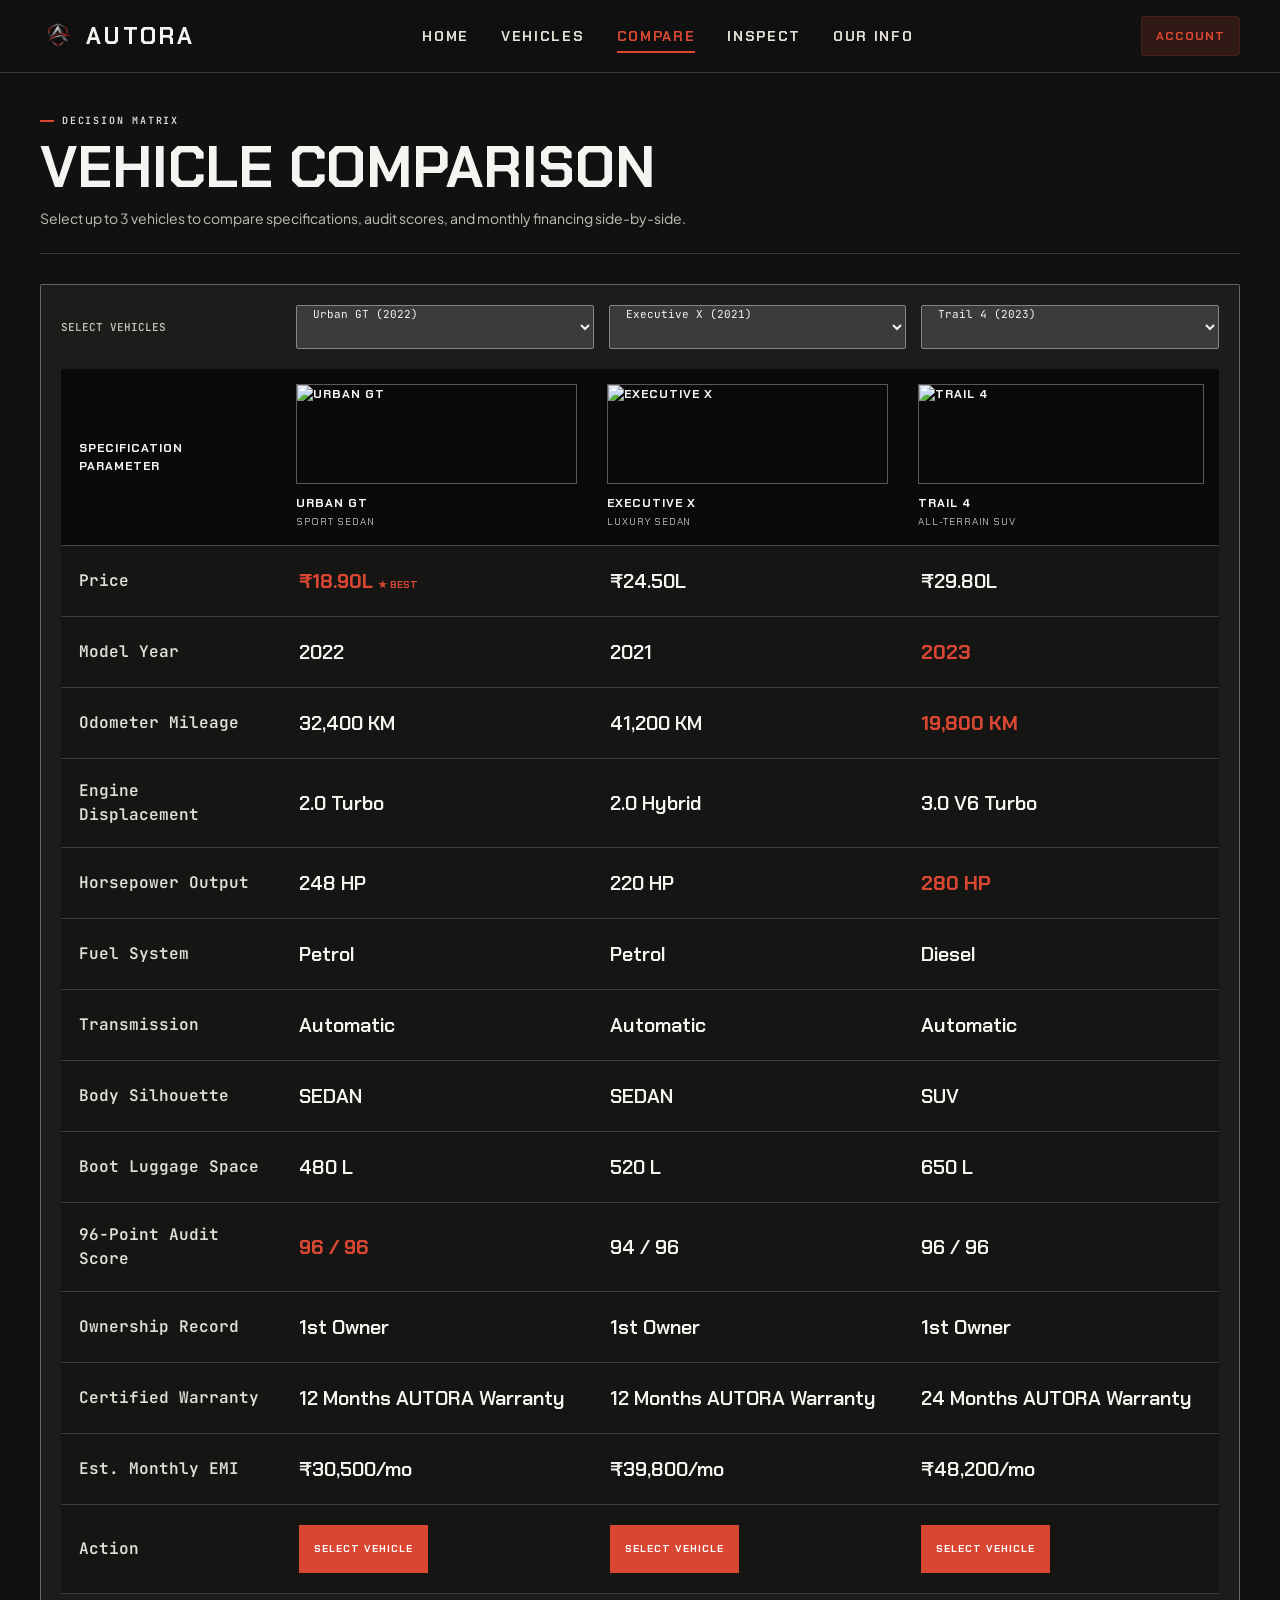
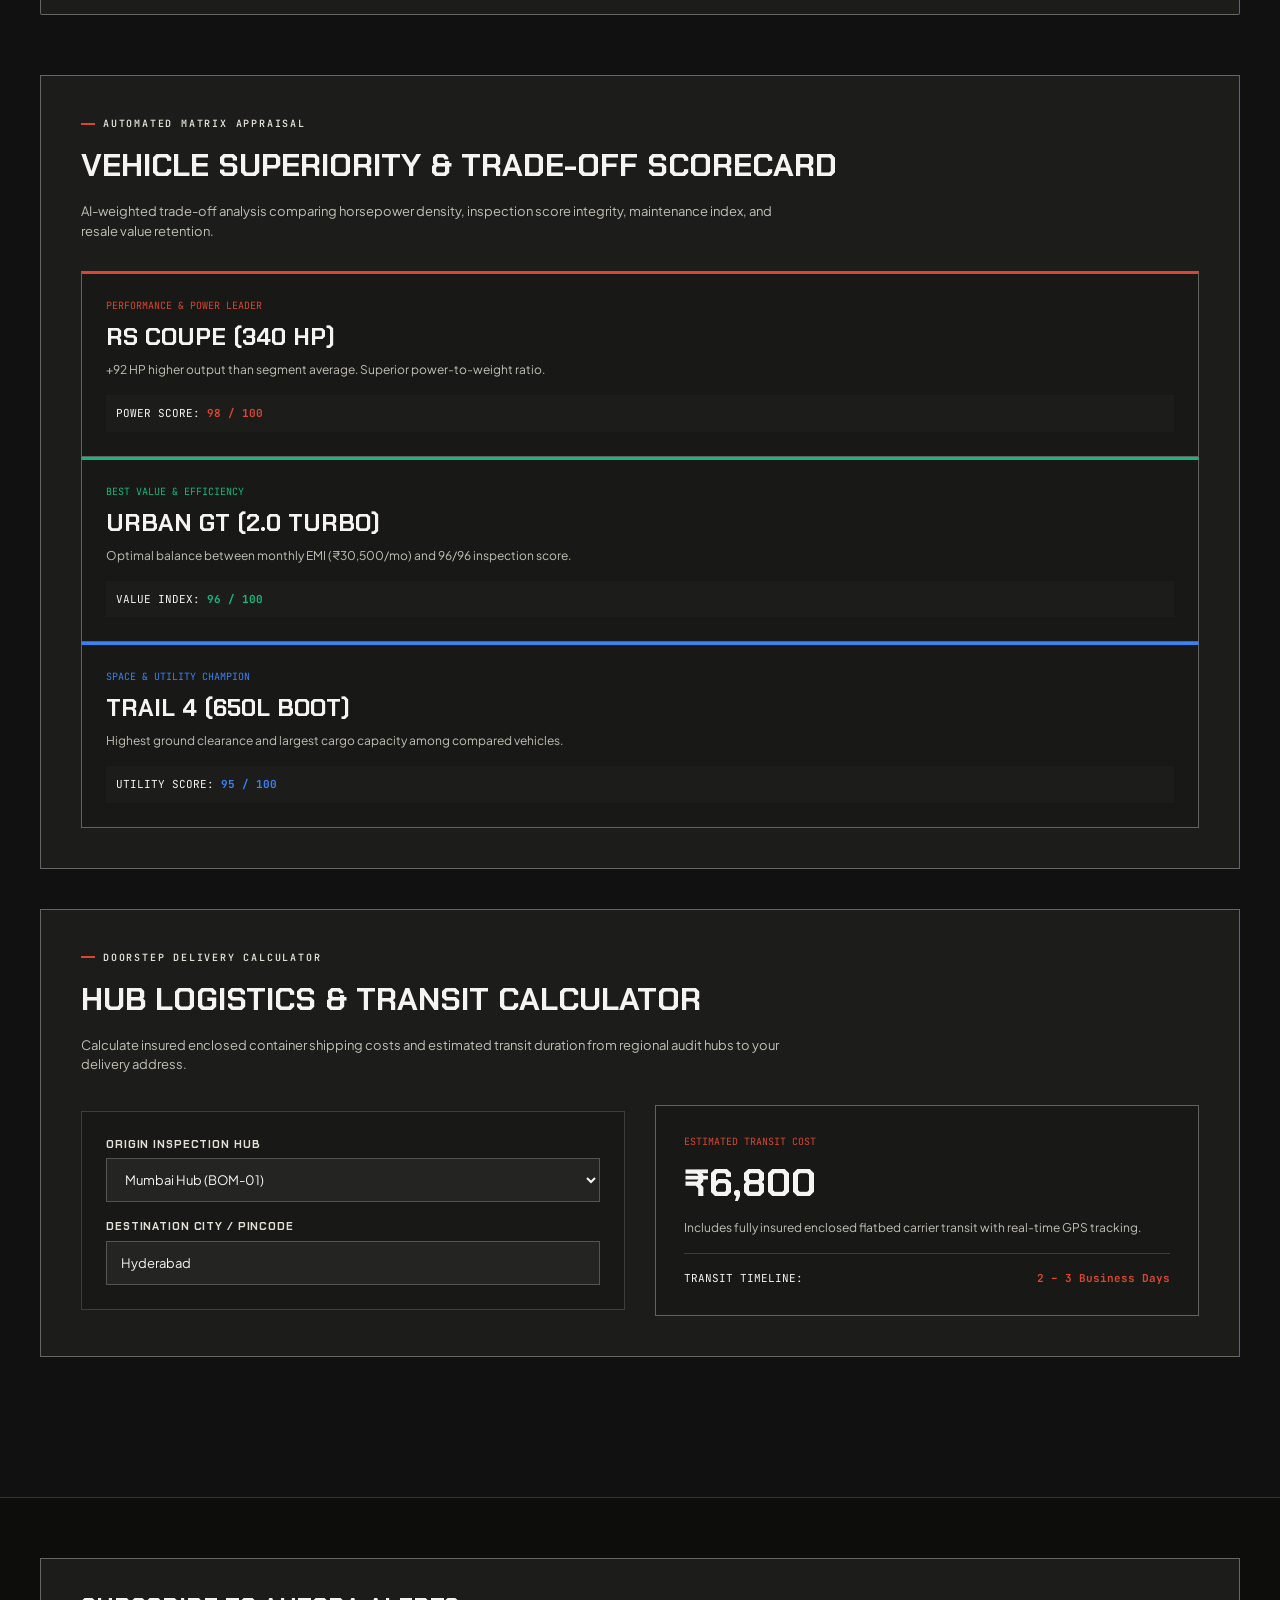
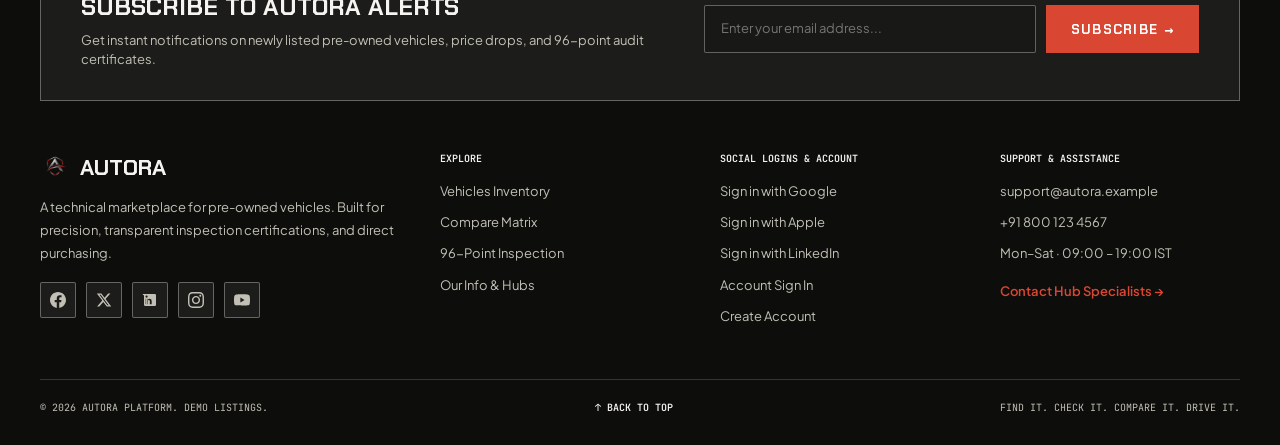
==== commit abc39c7c: "smallfix" ====
--- a/compare.html
+++ b/compare.html
@@ -59,7 +59,7 @@
     <!-- Page Header -->
     <div style="border-bottom:1px solid var(--line);padding-bottom:24px;margin-bottom:30px">
       <div class="eyebrow">DECISION MATRIX</div>
-      <h1 style="font-family:var(--font-display);font-size: clamp(40px,6vw,72px);text-transform:uppercase;margin:10px 0;line-height:0.88">
+      <h1 style="font-family:var(--font-display);font-size: clamp(36px,4.5vw,60px);text-transform:uppercase;margin:10px 0;line-height:1.05">
         VEHICLE COMPARISON
       </h1>
       <p style="color:var(--muted);font-size:14px;margin:0">Select up to 3 vehicles to compare specifications, audit scores, and monthly financing side-by-side.</p>
--- a/assets/css/style.css
+++ b/assets/css/style.css
@@ -523,28 +523,30 @@
 }
 
 /* --------------------------------------------------------------------------
-   Homepage — Hero Section
+   Homepage — Cinematic Full-Width Overlay Hero (Information OVER Car)
    -------------------------------------------------------------------------- */
 .hero {
   min-height: calc(100vh - 72px);
   position: relative;
-  display: grid;
+  display: flex;
   align-items: center;
   overflow: hidden;
-  background: #111111;
+  background: radial-gradient(circle at 70% 50%, #20201D 0%, #141413 50%, #0C0C0B 100%);
   color: #F5F4F0;
-}
-
-.hero-car {
+  padding: 80px 0 90px;
+}
+
+.hero-car-stage {
   position: absolute;
   inset: 0;
-  background: linear-gradient(135deg, #252522 0%, #111110 50%, #2D2D29 100%);
+  pointer-events: none;
+  z-index: 1;
 }
 
 .hero-scan {
   position: absolute;
   inset: 0;
-  background: linear-gradient(90deg, transparent 0%, rgba(217, 71, 50, 0.28) 50%, transparent 100%);
+  background: linear-gradient(90deg, transparent 0%, rgba(217, 71, 50, 0.25) 50%, transparent 100%);
   transform: translateX(-100%);
   animation: laserScan 6s ease-in-out infinite;
   pointer-events: none;
@@ -552,71 +554,229 @@
 
 @keyframes laserScan {
   0% { transform: translateX(-100%); }
-  40%, 100% { transform: translateX(100%); }
-}
-
-.hero-car-graphic {
+  45%, 100% { transform: translateX(100%); }
+}
+
+.hero-car-backdrop {
   position: absolute;
-  right: 5%;
-  bottom: 10%;
-  width: min(760px, 60vw);
-  height: 300px;
-  display: flex;
-  align-items: flex-end;
-  justify-content: center;
-}
-
-.hero-svg-car {
+  right: -4%;
+  bottom: 4%;
+  width: min(1050px, 75vw);
+  height: auto;
+  pointer-events: auto;
+}
+
+.hero-svg-car-full {
   width: 100%;
   height: auto;
-  filter: drop-shadow(0 25px 35px rgba(0, 0, 0, 0.7));
-  animation: carDriveIn 1.2s var(--ease-mechanical) both;
-}
-
-@keyframes carDriveIn {
+  opacity: 0.88;
+  filter: drop-shadow(0 30px 60px rgba(0, 0, 0, 0.95));
+  animation: carFadeIn 1.2s var(--ease-mechanical) both;
+}
+
+@keyframes carFadeIn {
   from {
-    transform: translateX(120px);
+    transform: translateX(100px);
     opacity: 0;
   }
   to {
     transform: translateX(0);
-    opacity: 1;
-  }
-}
-
-.hero-copy {
+    opacity: 0.88;
+  }
+}
+
+/* Pulsing Hotspots on Vehicle Backdrop */
+.car-hotspot {
+  position: absolute;
+  width: 22px;
+  height: 22px;
+  border-radius: 50%;
+  background: rgba(217, 71, 50, 0.92);
+  border: 2px solid #FFFFFF;
+  cursor: pointer;
+  z-index: 6;
+  transform: translate(-50%, -50%);
+  animation: hotspotPulse 2s infinite;
+  transition: transform 0.25s ease;
+  box-shadow: 0 0 15px rgba(217, 71, 50, 0.6);
+}
+
+.car-hotspot:hover {
+  transform: translate(-50%, -50%) scale(1.35);
+  background: #FFFFFF;
+}
+
+.car-hotspot-tooltip {
+  position: absolute;
+  bottom: 135%;
+  left: 50%;
+  transform: translateX(-50%);
+  background: rgba(14, 14, 13, 0.96);
+  border: 1px solid var(--red);
+  padding: 6px 14px;
+  font-family: var(--font-mono);
+  font-size: 10px;
+  color: var(--ink);
+  white-space: nowrap;
+  pointer-events: none;
+  opacity: 0;
+  transition: opacity 0.25s ease;
+  box-shadow: 0 10px 30px rgba(0, 0, 0, 0.8);
+  z-index: 10;
+  border-radius: 2px;
+}
+
+.car-hotspot:hover .car-hotspot-tooltip {
+  opacity: 1;
+}
+
+@keyframes hotspotPulse {
+  0% { box-shadow: 0 0 0 0 rgba(217, 71, 50, 0.85); }
+  70% { box-shadow: 0 0 0 14px rgba(217, 71, 50, 0); }
+  100% { box-shadow: 0 0 0 0 rgba(217, 71, 50, 0); }
+}
+
+/* Floating Telemetry Stats Card Over Car */
+.hero-stage-card-floating {
+  position: absolute;
+  top: 10%;
+  right: 6%;
+  background: rgba(18, 18, 16, 0.82);
+  backdrop-filter: blur(12px);
+  -webkit-backdrop-filter: blur(12px);
+  border: 1px solid rgba(255, 255, 255, 0.16);
+  padding: 16px 20px;
+  z-index: 8;
+  display: flex;
+  flex-direction: column;
+  gap: 10px;
+  min-width: 220px;
+  box-shadow: 0 20px 40px rgba(0, 0, 0, 0.6);
+  animation: floatCard 4s ease-in-out infinite alternate;
+}
+
+@keyframes floatCard {
+  from { transform: translateY(0); }
+  to { transform: translateY(-8px); }
+}
+
+.hero-stage-card-floating .card-row {
+  display: flex;
+  align-items: center;
+  justify-content: space-between;
+  font-family: var(--font-mono);
+  font-size: 11px;
+}
+
+.hero-stage-card-floating .card-row span {
+  color: var(--muted);
+}
+
+.hero-stage-card-floating .card-row strong {
+  color: var(--ink);
+}
+
+/* Information Overlay (Layered OVER Top of Car) */
+.hero-copy-overlay {
   position: relative;
-  z-index: 2;
-  padding: 80px 0;
-  max-width: 620px;
-}
-
-.hero .eyebrow {
-  color: #C2C0B5;
-}
-
-.hero h1 {
-  font-family: var(--font-display);
-  font-weight: 700;
-  font-size: clamp(32px, 8.5vw, 120px);
-  line-height: 0.88;
+  z-index: 10;
+  max-width: 780px;
+}
+
+.hero-badge-row {
+  display: flex;
+  align-items: center;
+  gap: 12px;
+  margin-bottom: 12px;
+}
+
+.hero-live-badge {
+  display: inline-flex;
+  align-items: center;
+  gap: 8px;
+  font-family: var(--font-mono);
+  font-size: 10px;
+  text-transform: uppercase;
+  letter-spacing: 0.1em;
+  background: rgba(14, 14, 13, 0.85);
+  backdrop-filter: blur(10px);
+  padding: 6px 14px;
+  border: 1px solid rgba(255, 255, 255, 0.16);
+  color: var(--ink);
+  border-radius: 2px;
+}
+
+.hero-pulse-dot {
+  width: 8px;
+  height: 8px;
+  background: #10B981;
+  border-radius: 50%;
+  box-shadow: 0 0 10px #10B981;
+  animation: pulseGreen 1.8s infinite;
+}
+
+@keyframes pulseGreen {
+  0% { transform: scale(0.95); box-shadow: 0 0 0 0 rgba(16, 185, 129, 0.7); }
+  70% { transform: scale(1.05); box-shadow: 0 0 0 8px rgba(16, 185, 129, 0); }
+  100% { transform: scale(0.95); box-shadow: 0 0 0 0 rgba(16, 185, 129, 0); }
+}
+
+.hero-title-overlay {
+  font-family: var(--font-display);
+  font-weight: 700;
+  font-size: clamp(40px, 6.2vw, 86px);
+  line-height: 0.95;
   text-transform: uppercase;
   letter-spacing: -0.01em;
-  margin: 20px 0;
-  color: #F5F4F0;
-  word-break: break-word;
-}
-
-.hero h1 span {
+  margin: 16px 0;
+  color: #FFFFFF;
+  word-break: normal;
+  overflow-wrap: normal;
+  text-shadow: 0 4px 20px rgba(0, 0, 0, 0.9), 0 0 35px rgba(0, 0, 0, 0.95);
+}
+
+.hero-title-overlay span {
   color: var(--red);
-}
-
-.hero .lead {
-  font-size: 15px;
+  display: inline-block;
+  text-shadow: 0 4px 25px rgba(217, 71, 50, 0.45), 0 0 40px rgba(0, 0, 0, 0.95);
+}
+
+.lead-overlay {
+  font-size: 16px;
   color: #E2E0D6;
   line-height: 1.7;
-  max-width: 500px;
-  margin-bottom: 30px;
+  max-width: 560px;
+  margin-bottom: 26px;
+  text-shadow: 0 2px 12px rgba(0, 0, 0, 0.95);
+}
+
+.hero-feature-tags {
+  display: flex;
+  flex-wrap: wrap;
+  gap: 10px;
+  margin-bottom: 28px;
+}
+
+.hero-tag {
+  display: inline-flex;
+  align-items: center;
+  gap: 6px;
+  background: rgba(18, 18, 16, 0.85);
+  backdrop-filter: blur(8px);
+  border: 1px solid var(--line-strong);
+  padding: 8px 14px;
+  font-family: var(--font-mono);
+  font-size: 11px;
+  color: var(--ink);
+  border-radius: 2px;
+  transition: all 0.25s ease;
+  box-shadow: 0 4px 12px rgba(0, 0, 0, 0.5);
+}
+
+.hero-tag:hover {
+  border-color: var(--red);
+  color: #FFFFFF;
+  background: var(--red-soft);
 }
 
 .hero-actions {
@@ -634,7 +794,7 @@
    Compact Search & Filter Module
    -------------------------------------------------------------------------- */
 .search-module-wrapper {
-  margin-top: -50px;
+  margin-top: 30px;
   position: relative;
   z-index: 10;
 }
@@ -1755,53 +1915,79 @@
     display: flex;
     flex-direction: column;
     min-height: auto;
-    padding: 50px 0 30px;
-  }
-
-  .hero-copy {
-    order: 1;
+    padding: 40px 0 50px;
     position: relative;
-    z-index: 2;
-    padding: 0 0 20px 0;
+  }
+
+  .hero-car-stage {
+    position: relative;
+    inset: auto;
+    width: 100%;
+    height: 220px;
+    margin: 20px 0;
+    pointer-events: auto;
+    display: flex;
+    align-items: center;
+    justify-content: center;
+  }
+
+  .hero-car-backdrop {
+    position: relative;
+    width: 100%;
+    max-width: 540px;
+    height: 100%;
+    right: auto;
+    bottom: auto;
+    opacity: 1;
+    display: flex;
+    align-items: center;
+    justify-content: center;
+  }
+
+  .hero-svg-car-full {
+    opacity: 1 !important;
+    max-width: 480px !important;
+    width: 100% !important;
+  }
+
+  .hero-copy-overlay {
     max-width: 100%;
     text-align: center;
     display: flex;
     flex-direction: column;
     align-items: center;
-  }
-
-  .hero .eyebrow {
+    padding-bottom: 15px;
+  }
+
+  .hero-badge-row {
     justify-content: center;
   }
 
-  .hero .lead {
+  .lead-overlay {
     margin-left: auto;
     margin-right: auto;
   }
 
+  .hero-feature-tags {
+    justify-content: center;
+  }
+
   .hero-actions {
     justify-content: center;
-  }
-
-  .hero-car {
-    order: 2;
-    position: relative;
-    inset: auto;
-    width: 100%;
-    height: auto;
-  }
-
-  .hero-car-graphic {
-    position: relative;
-    right: auto;
-    bottom: auto;
-    width: 100%;
-    height: 200px;
-    margin-top: 10px;
-  }
-
-  .hero h1 {
-    font-size: clamp(36px, 7vw, 68px);
+    margin-bottom: 15px;
+  }
+
+  .hero-title-overlay {
+    font-size: clamp(32px, 7vw, 56px);
+    margin: 12px 0;
+  }
+
+  .hero-stage-card-floating {
+    display: none;
+  }
+
+  .search-module-wrapper {
+    margin-top: 30px !important;
   }
   
   .search-grid {
@@ -1900,6 +2086,42 @@
 }
 
 @media (max-width: 640px) {
+  .hero {
+    padding: 30px 0 40px !important;
+  }
+
+  .hero-car-stage {
+    height: 170px !important;
+    margin: 10px 0 20px !important;
+  }
+
+  .hero-title-overlay {
+    font-size: clamp(28px, 8vw, 40px) !important;
+    margin: 12px 0 !important;
+    letter-spacing: 0 !important;
+  }
+
+  .lead-overlay {
+    font-size: 14px !important;
+    margin-bottom: 20px !important;
+  }
+
+  .hero-actions {
+    flex-direction: column !important;
+    width: 100% !important;
+    gap: 10px !important;
+    margin-bottom: 20px !important;
+  }
+
+  .hero-actions .btn {
+    width: 100% !important;
+    height: 46px !important;
+  }
+
+  .search-module-wrapper {
+    margin-top: 24px !important;
+  }
+
   .responsive-grid-3,
   .responsive-grid-4 {
     grid-template-columns: 1fr !important;
@@ -1932,21 +2154,6 @@
   .footer-grid {
     grid-template-columns: 1fr !important;
     gap: 32px !important;
-  }
-
-  .hero h1 {
-    font-size: clamp(28px, 8vw, 42px) !important;
-    margin: 14px 0 !important;
-    letter-spacing: 0 !important;
-  }
-
-  .hero-actions {
-    flex-direction: column;
-    width: 100%;
-  }
-
-  .hero-actions .btn {
-    width: 100%;
   }
 
   .compare-cta-banner {
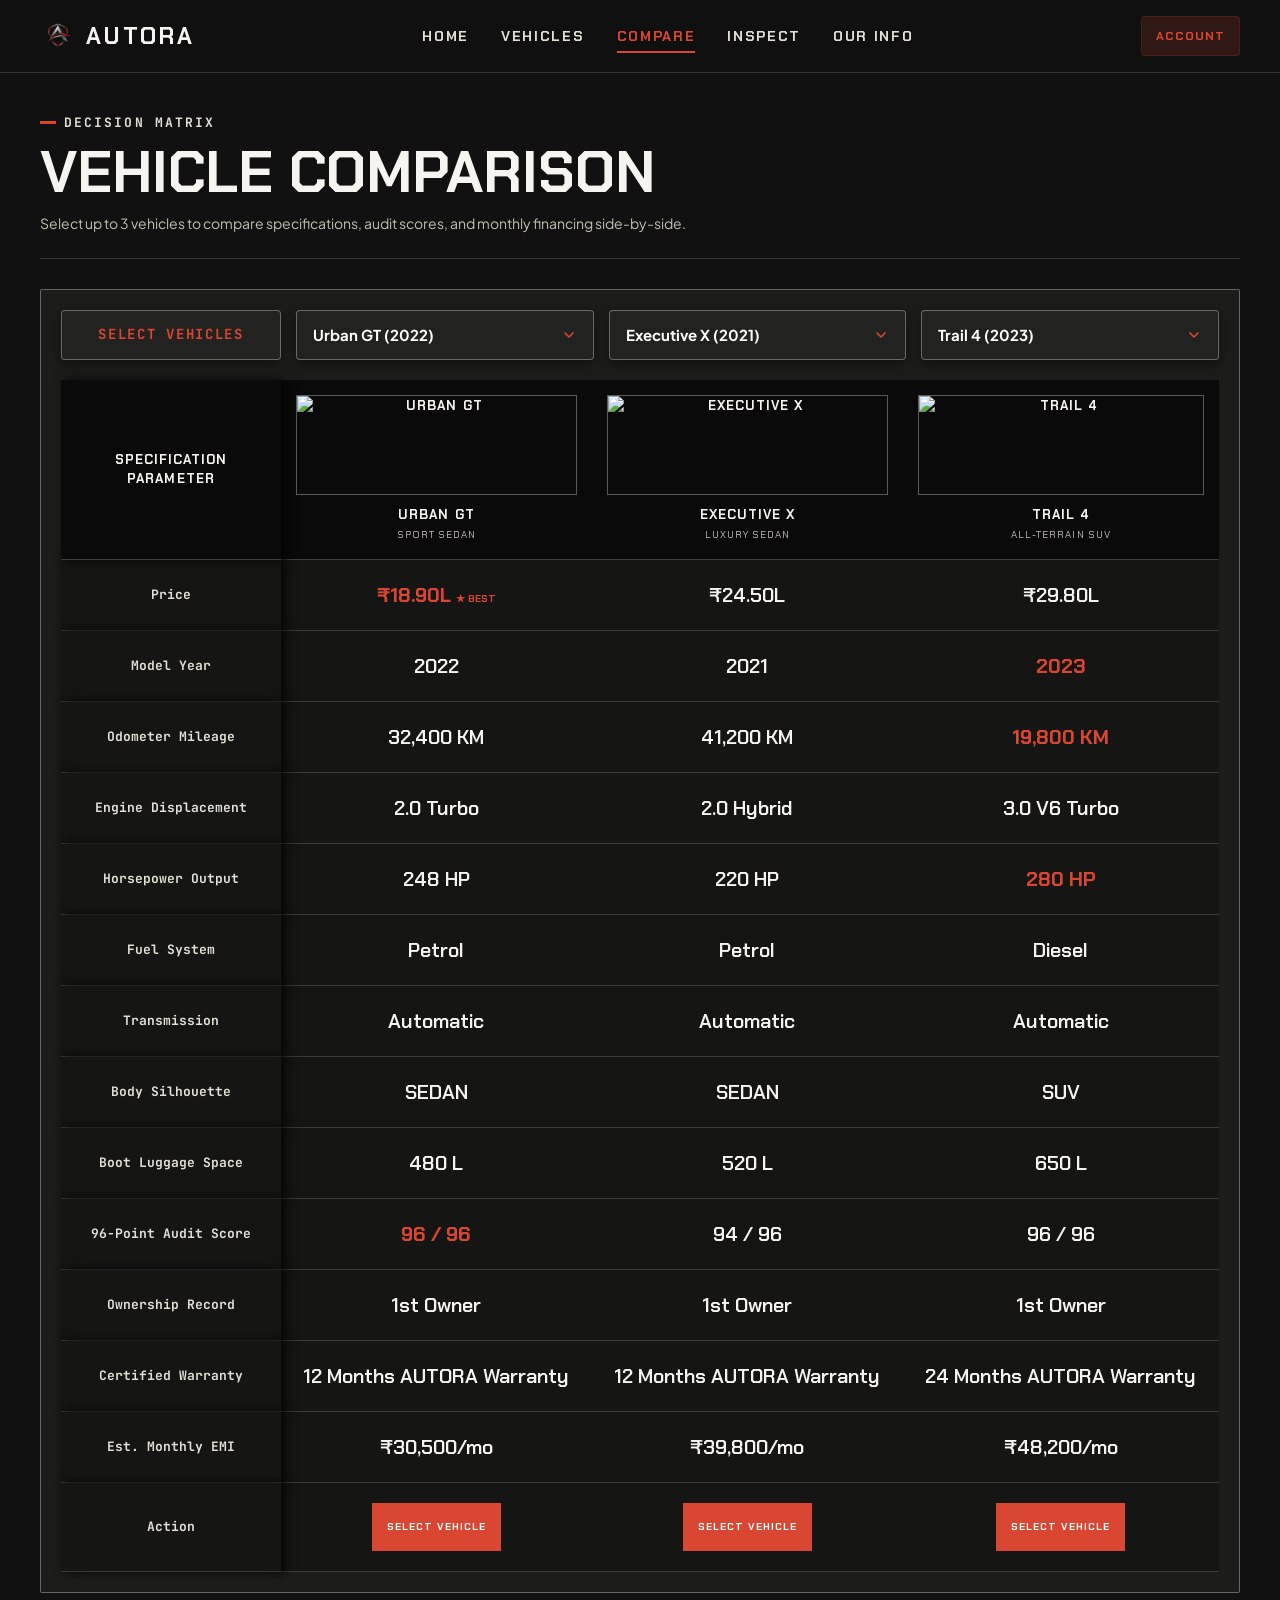
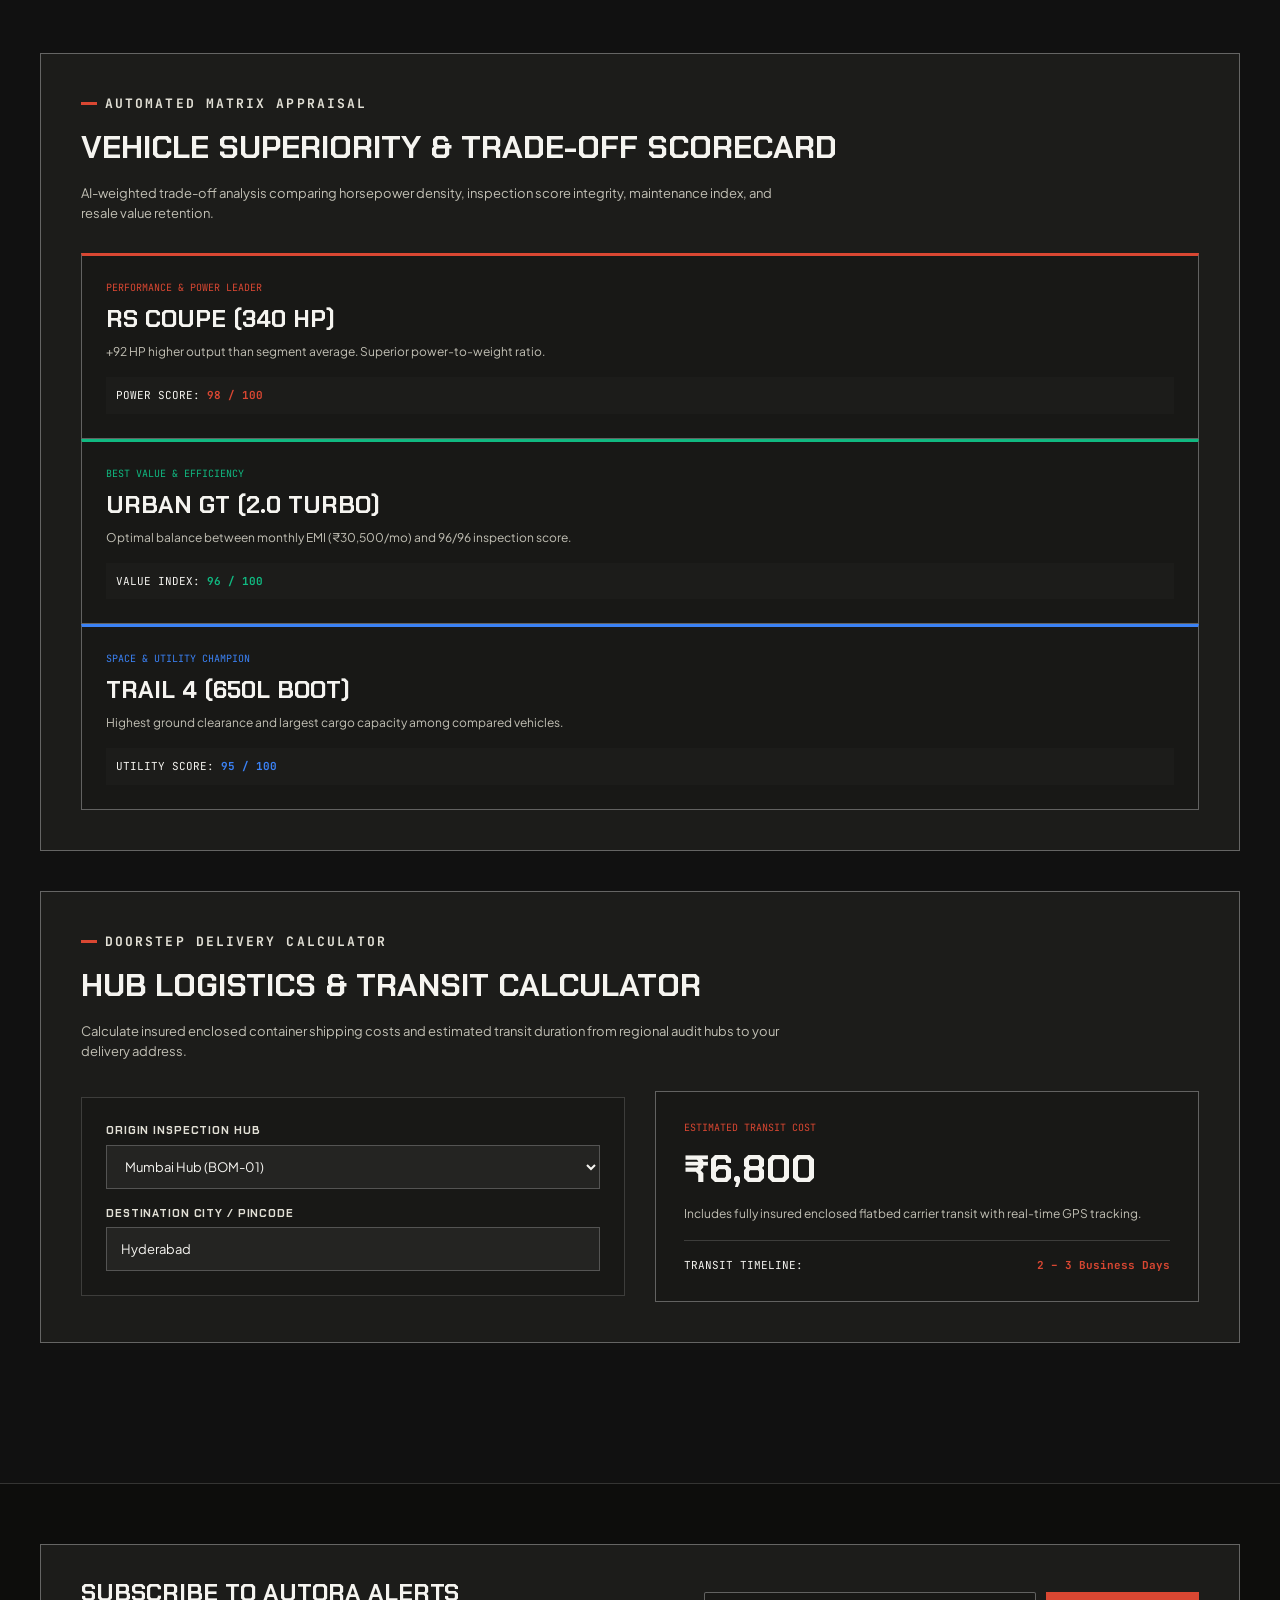
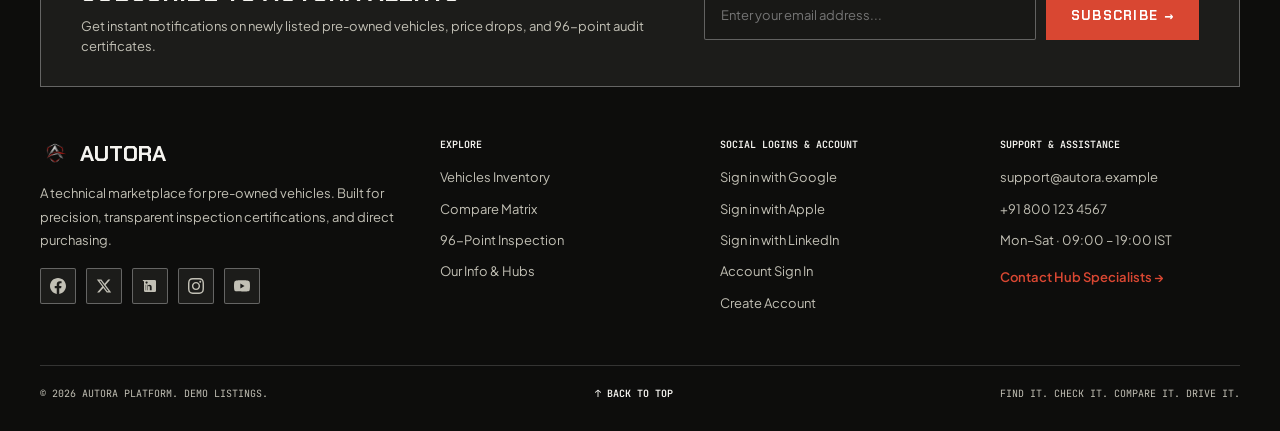
==== commit e52411b4: "intfixes" ====
--- a/compare.html
+++ b/compare.html
@@ -68,17 +68,17 @@
     <!-- Comparison Table Container (Horizontal Scroll on Mobile & Tablet) -->
     <div class="compare-container">
       <div class="compare-selector-bar" id="selectorBar">
-        <div style="font-family:var(--font-mono);font-size:11px;font-weight:600;text-transform:uppercase;color:var(--muted)">
+        <div style="font-family:var(--font-mono);font-size:14px;font-weight:700;text-transform:uppercase;color:var(--red);text-align:center;letter-spacing:0.12em">
           SELECT VEHICLES
         </div>
         <div>
-          <select id="slot0" class="form-group" style="height:44px;padding:0 12px;width:100%;font-family:var(--font-mono);font-size:11px"></select>
-        </div>
-        <div>
-          <select id="slot1" class="form-group" style="height:44px;padding:0 12px;width:100%;font-family:var(--font-mono);font-size:11px"></select>
-        </div>
-        <div>
-          <select id="slot2" class="form-group" style="height:44px;padding:0 12px;width:100%;font-family:var(--font-mono);font-size:11px"></select>
+          <select id="slot0" class="compare-select-dropdown"></select>
+        </div>
+        <div>
+          <select id="slot1" class="compare-select-dropdown"></select>
+        </div>
+        <div>
+          <select id="slot2" class="compare-select-dropdown"></select>
         </div>
       </div>
 
--- a/assets/css/style.css
+++ b/assets/css/style.css
@@ -378,9 +378,12 @@
 }
 
 .mobile-menu-links a.active {
-  color: var(--red);
-  padding-left: 0;
-  border-left: none;
+  color: var(--red) !important;
+  background: rgba(217, 71, 50, 0.16);
+  border-left: 4px solid var(--red);
+  padding: 10px 16px;
+  border-radius: 4px;
+  font-weight: 700;
 }
 
 .drawer-account-btn {
@@ -483,21 +486,22 @@
 
 .eyebrow {
   font-family: var(--font-mono);
-  font-size: 10px;
-  font-weight: 600;
-  letter-spacing: 0.18em;
-  text-transform: uppercase;
-  color: var(--muted);
+  font-size: 13px;
+  font-weight: 700;
+  letter-spacing: 0.16em;
+  text-transform: uppercase;
+  color: var(--red);
   display: flex;
   align-items: center;
   gap: 8px;
+  margin-bottom: 6px;
 }
 
 .eyebrow::before {
   content: "";
   display: inline-block;
-  width: 14px;
-  height: 2px;
+  width: 16px;
+  height: 3px;
   background: var(--red);
 }
 
@@ -1046,10 +1050,10 @@
 
 .inspection-score-pill {
   font-family: var(--font-mono);
-  font-size: 10px;
-  font-weight: 600;
-  background: rgba(255, 255, 255, 0.12);
-  padding: 4px 8px;
+  font-size: 12px;
+  font-weight: 700;
+  background: rgba(255, 255, 255, 0.16);
+  padding: 4px 10px;
   border-radius: 2px;
   color: var(--ink);
   white-space: nowrap;
@@ -1057,8 +1061,9 @@
 
 .vehicle-specs-meta {
   font-family: var(--font-mono);
-  font-size: 11px;
-  color: var(--muted);
+  font-size: 13px;
+  font-weight: 500;
+  color: var(--ink-secondary);
   margin-bottom: 16px;
   display: flex;
   gap: 8px;
@@ -1076,15 +1081,16 @@
 
 .vehicle-price {
   font-family: var(--font-mono);
-  font-weight: 600;
-  font-size: 18px;
+  font-weight: 700;
+  font-size: 20px;
   color: var(--ink);
 }
 
 .vehicle-finance-estimate {
   font-family: var(--font-mono);
-  font-size: 10px;
-  color: var(--muted);
+  font-size: 12px;
+  color: var(--ink-secondary);
+  font-weight: 500;
 }
 
 .vehicle-card-footer-action {
@@ -1093,7 +1099,7 @@
   justify-content: space-between;
   margin-top: 14px;
   font-family: var(--font-display);
-  font-size: 11px;
+  font-size: 13px;
   font-weight: 700;
   text-transform: uppercase;
   letter-spacing: 0.1em;
@@ -1399,10 +1405,77 @@
   min-width: 820px;
 }
 
+.compare-selector-bar > div:first-child {
+  position: sticky;
+  left: 0;
+  background-color: #222220 !important;
+  border: 1.5px solid var(--line-strong) !important;
+  border-radius: 4px !important;
+  z-index: 6;
+  text-align: center !important;
+  font-family: var(--font-mono) !important;
+  font-size: 14px !important;
+  font-weight: 700 !important;
+  color: var(--red) !important;
+  letter-spacing: 0.12em !important;
+  text-transform: uppercase !important;
+  height: 50px !important;
+  display: flex !important;
+  align-items: center !important;
+  justify-content: center !important;
+  box-shadow: 0 4px 12px rgba(0, 0, 0, 0.4) !important;
+  box-sizing: border-box !important;
+}
+
+.compare-selector-bar select,
+.compare-select-dropdown {
+  height: 50px !important;
+  box-sizing: border-box !important;
+  background-color: #222220 !important;
+  border: 1.5px solid var(--line-strong) !important;
+  color: #FFFFFF !important;
+  font-family: var(--font-body) !important;
+  font-size: 15px !important;
+  font-weight: 700 !important;
+  padding: 0 40px 0 16px !important;
+  border-radius: 4px !important;
+  width: 100% !important;
+  cursor: pointer !important;
+  outline: none !important;
+  transition: all 0.25s ease !important;
+  box-shadow: 0 4px 12px rgba(0, 0, 0, 0.4) !important;
+  -webkit-appearance: none !important;
+  -moz-appearance: none !important;
+  appearance: none !important;
+  background-image: url("data:image/svg+xml,%3Csvg xmlns='http://www.w3.org/2000/svg' width='16' height='16' viewBox='0 0 24 24' fill='none' stroke='%23D94732' stroke-width='2.5' stroke-linecap='round' stroke-linejoin='round'%3E%3Cpolyline points='6 9 12 15 18 9'%3E%3C/polyline%3E%3C/svg%3E") !important;
+  background-repeat: no-repeat !important;
+  background-position: right 16px center !important;
+}
+
+.compare-selector-bar select:hover,
+.compare-selector-bar select:focus,
+.compare-select-dropdown:hover,
+.compare-select-dropdown:focus {
+  border-color: var(--red) !important;
+  background-color: #2A2A27 !important;
+  box-shadow: 0 0 0 3px rgba(217, 71, 50, 0.3) !important;
+}
+
+.compare-selector-bar select option,
+.compare-select-dropdown option {
+  background-color: #1C1C1A !important;
+  color: #FFFFFF !important;
+  font-family: var(--font-body) !important;
+  font-size: 15px !important;
+  font-weight: 600 !important;
+  padding: 12px !important;
+}
+
 .compare-table {
   width: 100%;
   min-width: 820px;
-  border-collapse: collapse;
+  border-collapse: separate;
+  border-spacing: 0;
   font-family: var(--font-mono);
   background: #151514;
   color: #F5F4F0;
@@ -1412,11 +1485,11 @@
 .compare-table td {
   padding: 20px 18px;
   border-bottom: 1px solid rgba(255, 255, 255, 0.16);
-  text-align: left;
+  text-align: center;
 }
 
 .compare-table th {
-  font-size: 12px;
+  font-size: 13px;
   font-family: var(--font-display);
   font-weight: 700;
   text-transform: uppercase;
@@ -1427,14 +1500,26 @@
   top: 0;
 }
 
+.compare-table th:first-child {
+  position: sticky;
+  left: 0;
+  z-index: 7;
+  background: #0A0A0A;
+  text-align: center !important;
+  box-shadow: 4px 0 10px rgba(0, 0, 0, 0.85);
+}
+
 .compare-table td:first-child {
-  font-weight: 600;
+  font-weight: 700;
+  font-size: 13px;
   color: #E2E0D6;
   width: 220px;
   position: sticky;
   left: 0;
   background: #151514;
-  z-index: 2;
+  z-index: 6;
+  text-align: center !important;
+  box-shadow: 4px 0 10px rgba(0, 0, 0, 0.85);
 }
 
 .compare-table td:not(:first-child) {
@@ -1442,6 +1527,7 @@
   font-size: 20px;
   font-weight: 600;
   color: #F5F4F0;
+  text-align: center;
 }
 
 .highlight-metric {
@@ -2040,10 +2126,7 @@
   .responsive-grid-3 {
     grid-template-columns: repeat(2, 1fr) !important;
   }
-  
-  .responsive-grid-4 {
-    grid-template-columns: repeat(2, 1fr) !important;
-  }
+
 
   .responsive-2col {
     grid-template-columns: 1fr !important;
@@ -2174,3 +2257,121 @@
     scroll-behavior: auto !important;
   }
 }
+
+/* Password Input Field Wrapper & Eye Toggle Button */
+.password-field-wrap {
+  position: relative;
+  display: flex;
+  align-items: center;
+  width: 100%;
+}
+
+.password-field-wrap input {
+  padding-right: 48px !important;
+  width: 100%;
+}
+
+.password-toggle-btn {
+  position: absolute;
+  right: 12px;
+  top: 50%;
+  transform: translateY(-50%);
+  background: transparent;
+  border: none;
+  color: #F5F4F0;
+  cursor: pointer;
+  padding: 6px;
+  display: flex;
+  align-items: center;
+  justify-content: center;
+  transition: color 0.2s ease, transform 0.15s ease;
+  z-index: 10;
+}
+
+.password-toggle-btn:hover {
+  color: var(--red);
+  transform: translateY(-50%) scale(1.1);
+}
+
+.password-toggle-btn svg {
+  width: 20px;
+  height: 20px;
+  pointer-events: none;
+  stroke: currentColor;
+}
+
+/* Our Info Page Component Enhancements */
+.hub-tag {
+  display: inline-flex;
+  align-items: center;
+  gap: 4px;
+  font-family: var(--font-mono);
+  font-size: 11px;
+  font-weight: 600;
+  color: var(--ink-secondary);
+  background: rgba(255, 255, 255, 0.05);
+  border: 1px solid var(--line);
+  padding: 3px 8px;
+  border-radius: 2px;
+}
+
+.team-card {
+  background: var(--bg-card);
+  border: 1px solid var(--line-strong);
+  padding: 24px;
+  display: flex;
+  flex-direction: column;
+  justify-content: space-between;
+  transition: transform 0.25s ease, border-color 0.25s ease, box-shadow 0.25s ease;
+}
+
+.team-card:hover {
+  transform: translateY(-4px);
+  border-color: var(--red);
+  box-shadow: 0 12px 30px rgba(0,0,0,0.6);
+}
+
+.faq-accordion {
+  background: #181816;
+  border: 1px solid var(--line-strong);
+  padding: 20px 24px;
+  border-radius: 4px;
+  transition: border-color 0.2s ease, background-color 0.2s ease;
+}
+
+.faq-accordion[open] {
+  border-color: var(--red);
+  background: #1D1D1B;
+}
+
+.faq-accordion summary {
+  font-family: var(--font-display);
+  font-size: 19px;
+  font-weight: 700;
+  color: #FFFFFF;
+  outline: none;
+  cursor: pointer;
+  list-style: none;
+  display: flex;
+  justify-content: space-between;
+  align-items: center;
+}
+
+.faq-accordion summary::-webkit-details-marker {
+  display: none;
+}
+
+.faq-accordion summary::after {
+  content: "+";
+  font-family: var(--font-mono);
+  font-size: 22px;
+  font-weight: 700;
+  color: var(--red);
+  transition: transform 0.2s ease;
+}
+
+.faq-accordion[open] summary::after {
+  content: "−";
+  transform: rotate(180deg);
+}
+
